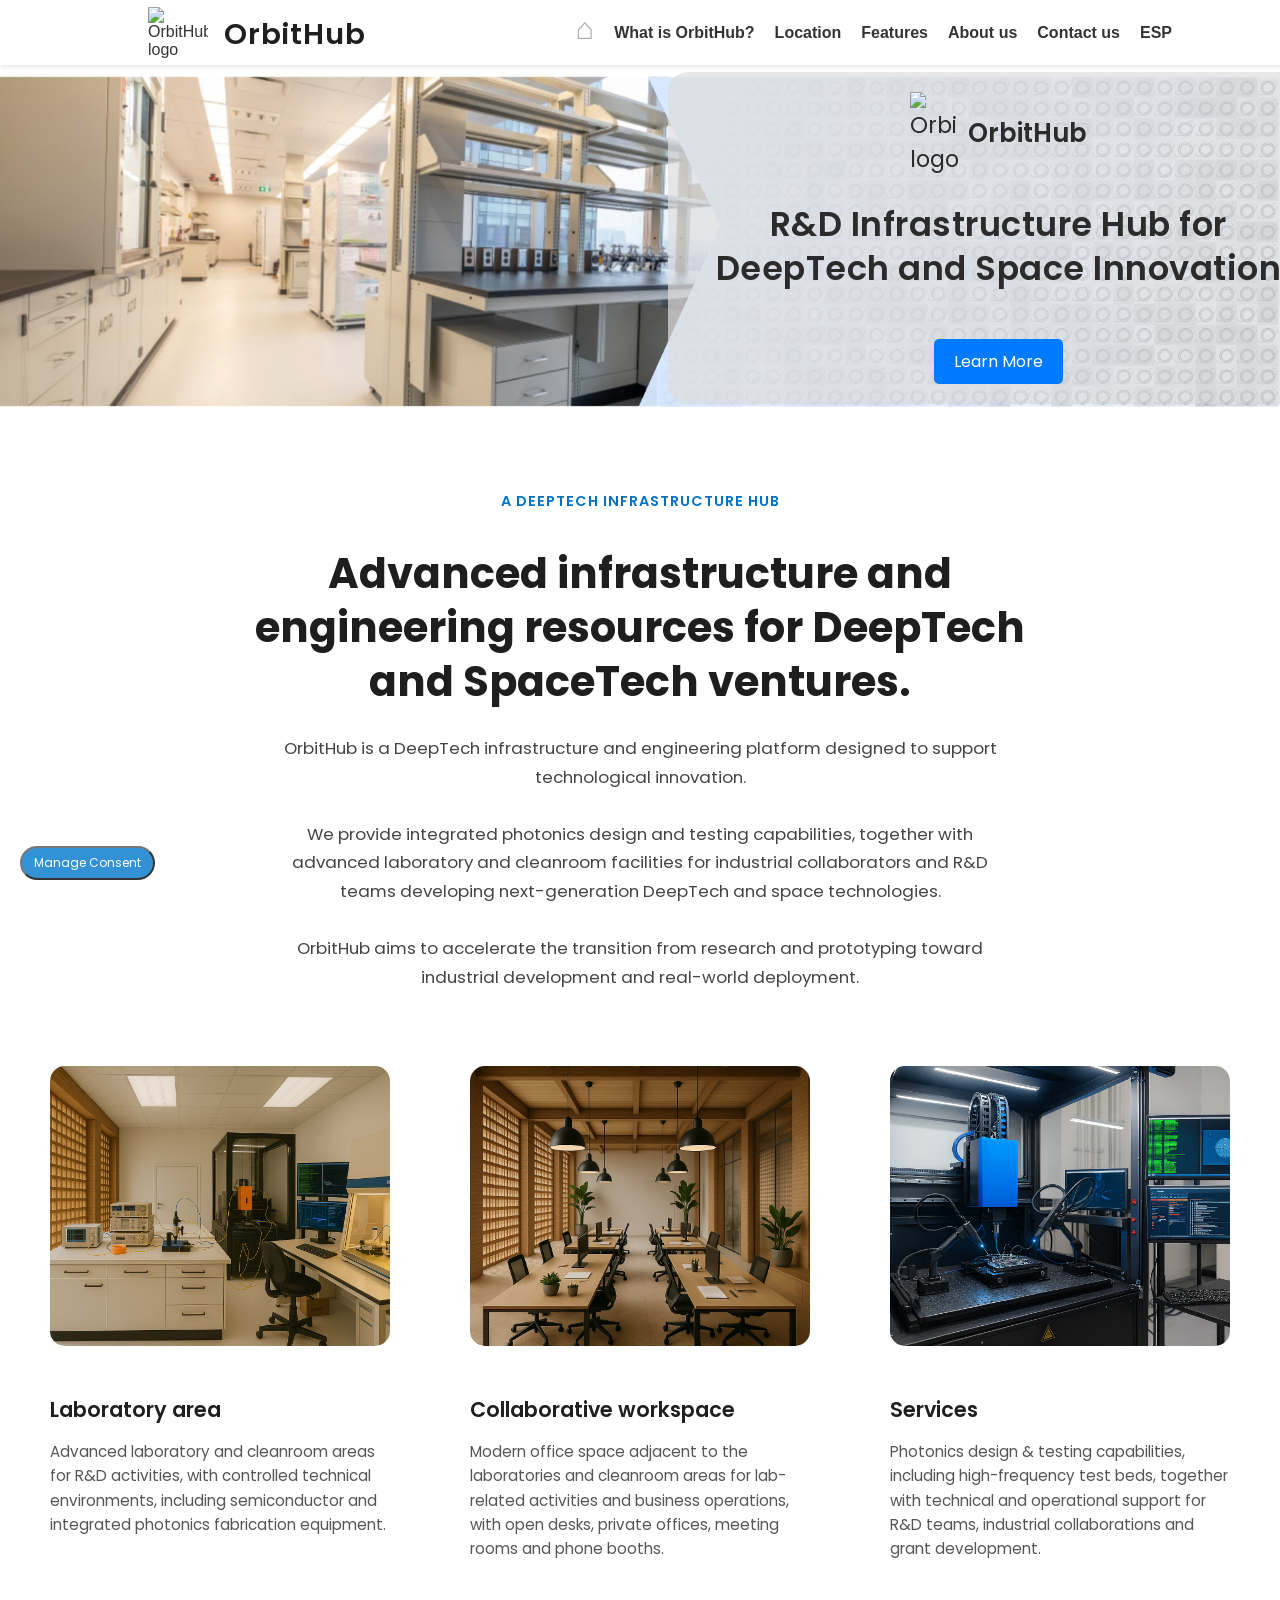
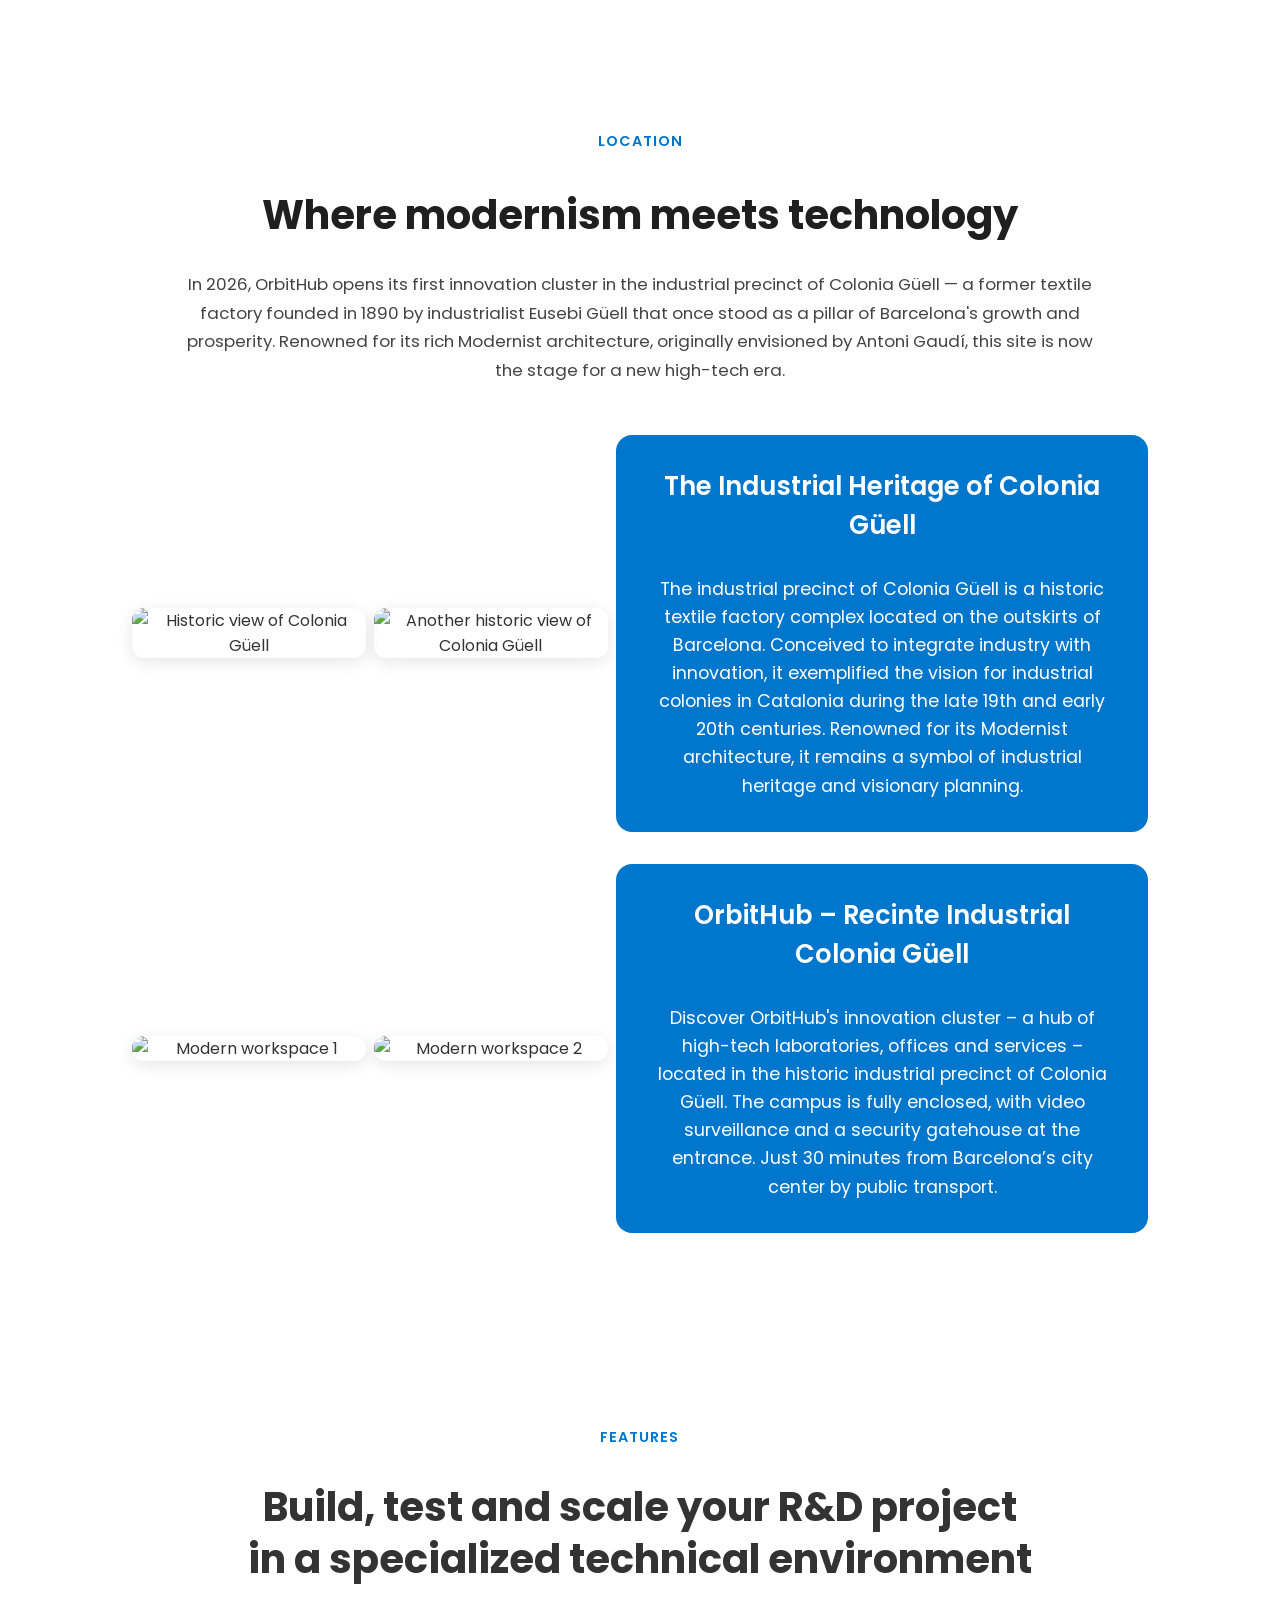
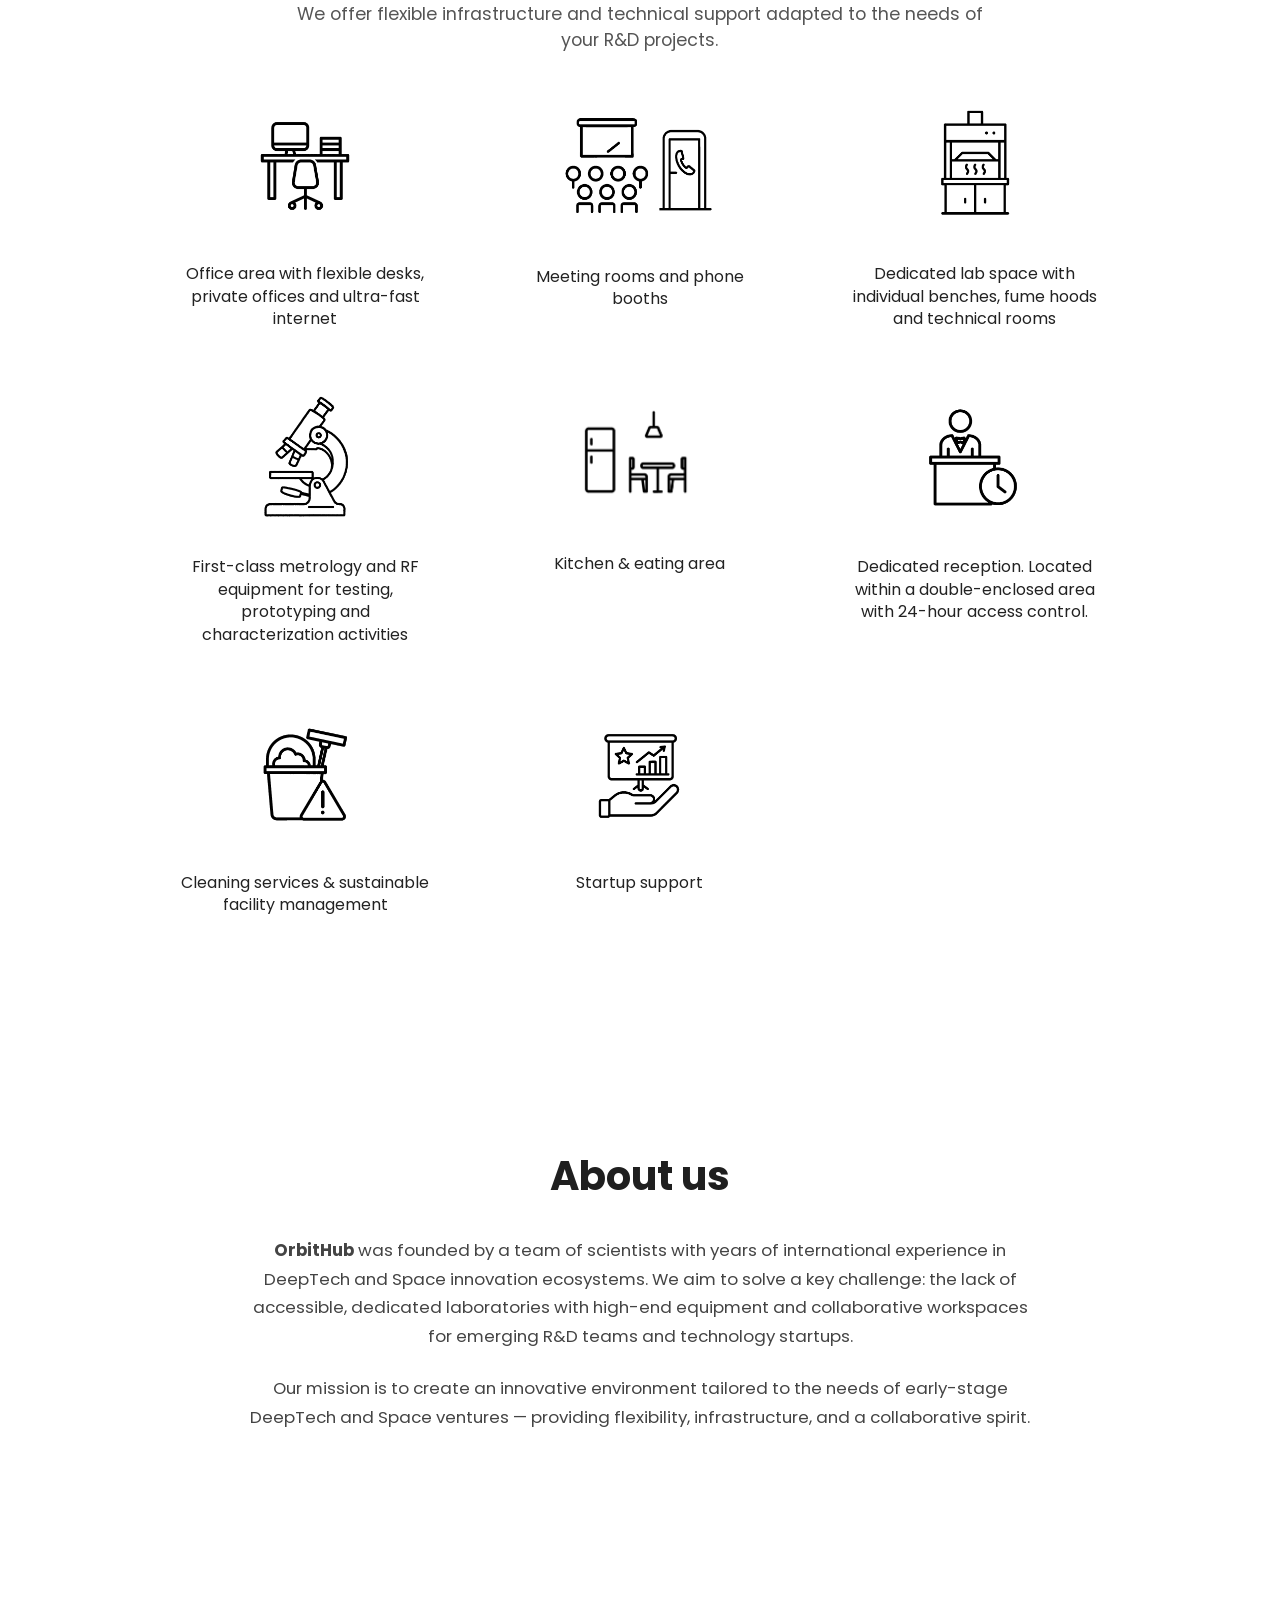
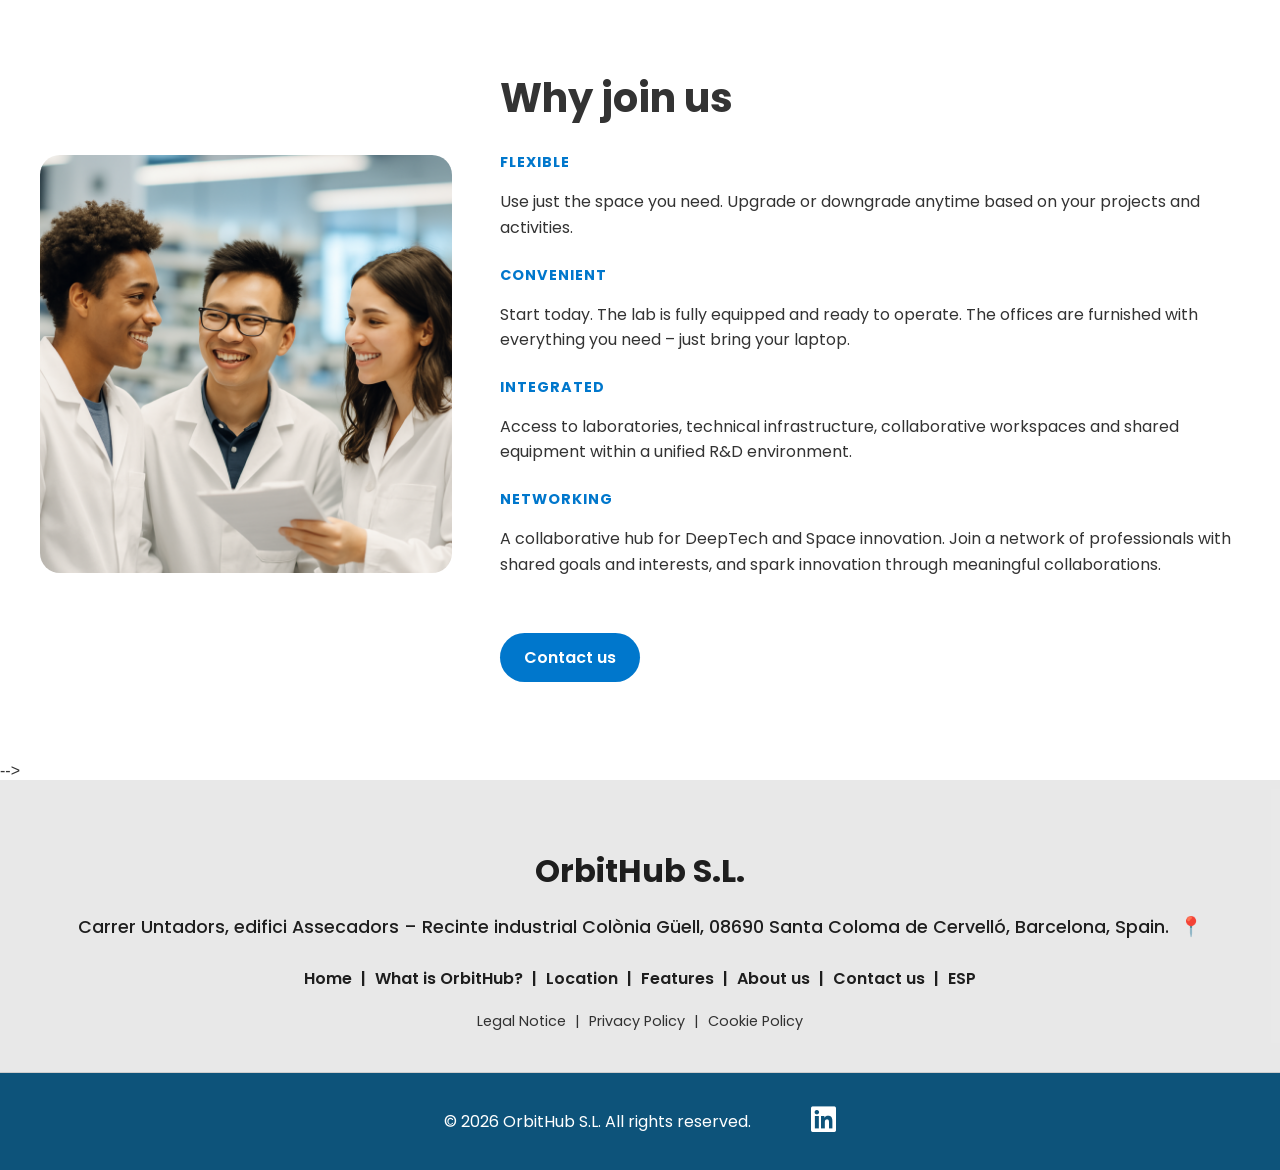
==== en/index.html @ d8c17ff1 "typo" ====
<!DOCTYPE html>
<html lang="en">
<head>
  <meta charset="utf-8" />
  <base href="/" />
  <meta name="viewport" content="width=device-width, initial-scale=1" />

  <!-- Canonical propia -->
  <link rel="canonical" href="https://orbithub.tech/en/" />
  
  <!-- Hreflang cruzado -->
  <link rel="alternate" href="https://orbithub.tech/en/" hreflang="en" />
  <link rel="alternate" href="https://orbithub.tech/es/" hreflang="es" />
  <link rel="alternate" href="https://orbithub.tech/" hreflang="x-default" />

  <!-- Open Graph URL -->
  <meta property="og:url" content="https://orbithub.tech/en/" />

  <!-- Primary Meta -->
  <title>OrbitHub – Innovative Labs & Offices for Space and DeepTech Startups</title>
  <meta name="description" content="OrbitHub offers cutting-edge laboratory and office areas for DeepTech and Space startups. Collaborate, innovate, and grow in a purpose-built R&D environment." />
  <meta name="author" content="OrbitHub Team" />
  <meta name="robots" content="index, follow" />
  <!-- <link rel="canonical" href="https://Orbithub.tech/" /> -->

  <!-- Favicons -->
  <link rel="icon" href="images/hero_v3_favicon.png" type="image/png" />

  <!-- Fonts & Styles -->
  <link rel="preconnect" href="https://fonts.googleapis.com" />
  <link rel="preconnect" href="https://fonts.gstatic.com" crossorigin />
  <link href="https://fonts.googleapis.com/css2?family=Poppins:wght@400;600&display=swap" rel="stylesheet" />
  <link rel="stylesheet" href="style.css" />

  <!-- Open Graph / Social -->
  <!-- <meta property="og:title" content="OrbitHub – Labs & Offices for DeepTech" /> -->
  <meta property="og:description" content="Labs and offices for startups in deeptech and space sectors. Located near Barcelona." />
  <!-- <meta property="og:image" content="images/og-preview.jpg" /> -->
  <meta property="og:image" content="https://orbithub.tech/images/og-preview.jpg" />  <!-- cambio -->
  <!--<meta property="og:url" content="https://Orbithub.tech/" /> -->
  <meta property="og:site_name" content="OrbitHub" />
  <meta property="og:type" content="website" />

  <!-- Twitter -->
  <meta name="twitter:card" content="summary_large_image" />
  <meta name="twitter:title" content="OrbitHub – Labs & Offices for DeepTech" />
  <meta name="twitter:description" content="Labs and offices for startups in deeptech and space sectors. Located near Barcelona." />
  <!-- <meta name="twitter:image" content="images/og-preview.jpg" /> -->
  <meta name="twitter:image" content="https://orbithub.tech/images/og-preview.jpg" /> <!-- cambio -->

  <!-- Theme color -->
  <meta name="theme-color" content="#0077cc" />

  <!-- Icons -->
  <link rel="stylesheet" href="https://cdnjs.cloudflare.com/ajax/libs/font-awesome/6.4.0/css/all.min.css" />
</head>
<body id="home">
  <a class="skip-link" href="#main">Skip to content</a>



  <!-- HEADER -->
  <header role="banner">
    <div class="container">
      <div class="logo-container">
        <img src="images/hero_v3.png" alt="OrbitHub logo" class="logo" />
        <strong class="logo-name">OrbitHub</strong>
      </div>

      <nav class="main-nav" aria-label="Main navigation">
        <ul>
          <li><a href="/en/#home" class="icono-gris" title="Go to top">⌂</a></li>
          <li><a href="/en/#que-es-OrbitHub">What is OrbitHub?</a></li>
          <li><a href="/en/#ubicaciones">Location</a></li>
          <li><a href="/en/#features">Features</a></li>
          <li><a href="/en/#sobre-nosotros">About us</a></li>
          <li><a href="/en/#why-joining">Contact us</a></li>
          <li><a href="/es/" lang="es" hreflang="es" onclick="sessionStorage.setItem('langChosen','es')">ESP</a></li>
        </ul>
      </nav>
    </div>
  </header>
  <!-- /HEADER -->


  <main id="main">


<!-- HERO Section -->
<section class="hero" aria-label="Main introduction">
  <img src="images/background_v2_300dpi.png" alt="Background image with modern lab motif" class="hero-img" />
  <div class="hero-text">
    <div class="hero-logo">
      <img src="images/hero_v3.png" alt="OrbitHub logo" />
      <span class="logo-name-inline">OrbitHub</span>
    </div>
    <!-- <h1>Innovative Labs &amp; Offices for DeepTech and Space Startups</h1> -->
    <h1>R&amp;D Infrastructure Hub for DeepTech and Space Innovation</h1>
    <a href="/en/#why-joining" class="btn">Learn More</a>
  </div>
</section>
<!-- End HERO Section -->



<!-- WHAT IS ORBITHUB Section -->
<section id="que-es-OrbitHub" class="intro-section" aria-label="Collaboration section">
  <!-- <p class="intro-subtitle">A DEEPTECH &amp; SPACE COLLABORATION HUB</p> -->
  <p class="intro-subtitle">A DEEPTECH INFRASTRUCTURE HUB</p>
  <!-- <h2 class="intro-title">A dynamic environment built for R&amp;D and Space startups to connect, innovate and scale.</h2> -->
  <h2 class="intro-title">Advanced infrastructure and engineering resources for DeepTech and SpaceTech ventures.</h2>
  <p class="intro-description">
    <!-- OrbitHub is the ideal workplace for small and early-stage Deeptech &amp; Space startups. We offer flexible collaboration, top-notch facilities and tailored services that meet the specific needs of deeptech environments — providing everything required for scientific research and business development, at an affordable cost. -->
    OrbitHub is a DeepTech infrastructure and engineering platform designed to support technological innovation.<br> <br>

    We provide integrated photonics design and testing capabilities, together with advanced laboratory and cleanroom 
    facilities for industrial collaborators and R&amp;D teams developing next-generation DeepTech and space technologies.<br> <br>
    
    OrbitHub aims to accelerate the transition from research and prototyping toward industrial development 
    and real-world deployment.
  </p>
</section>

<!-- Three cards + button -->
<section class="feature-section" aria-label="Key features of OrbitHub">
  <article class="feature-card">
    <img src="images/LabSpace.png" alt="Laboratory area" />
    <h3>Laboratory area</h3>
    <!-- <p>Fully-equipped high-quality laboratories with flexible, individual test benches designed for high-level R&amp;D activities, shared equipment and technical rooms.</p> -->
    <p>Advanced laboratory and cleanroom areas for R&amp;D activities, with controlled technical environments, including semiconductor and integrated photonics fabrication equipment.</p>
  </article>

  <article class="feature-card">
    <img src="images/OfficeSpace.png" alt="Office zone" />
    <h3>Collaborative workspace</h3>
    <p>Modern office space adjacent to the laboratories and cleanroom areas for lab-related activities and business operations, with open desks, private offices, meeting rooms and phone booths.</p>
  </article>

  <article class="feature-card">
    <img src="images/Services.png" alt="Services" />
    <h3>Services</h3>
    <!-- <p>From fabrication benches and lab waste management services, to key resources for developing your business — such as investor networks, grant support, and strategic partnerships.</p> -->
    <p>Photonics design &amp; testing capabilities, including high-frequency test beds, together with technical and operational support for R&amp;D teams, industrial collaborations and grant development.</p>
  </article>

  <!-- Button centered below the three cards -->
  <!--
  <div class="feature-btn-container">
    <a href="#sobre-nosotros" class="intro-btn">Contact us to learn more</a>
  </div>
  -->
</section>
<!-- END / WHAT IS ORBITHUB Section -->



<!-- LOCATION Section -->
<section class="location-section" id="ubicaciones" aria-label="Location section">
  <p class="location-subtitle">LOCATION</p>
  <h2 class="location-title">Where modernism meets technology</h2>
  <p class="location-description">
    In 2026, OrbitHub opens its first innovation cluster in the industrial precinct of Colonia Güell — a former textile factory founded in 1890 by industrialist Eusebi Güell that once stood as a pillar of Barcelona's growth and prosperity. Renowned for its rich Modernist architecture, originally envisioned by Antoni Gaudí, this site is now the stage for a new high-tech era.
  </p>

  <div class="location-highlight-wrapper">
    <!-- Row 1 -->
    <div class="location-highlight">
      <div class="highlight-item left-image row1">
        <img src="images/location/Location_old_1.png" alt="Historic view of Colonia Güell" />
      </div>
      <div class="highlight-item center-image row1">
        <img src="images/location/Location_old_2.png" alt="Another historic view of Colonia Güell" />
      </div>
      <div class="highlight-item highlight-content">
        <h3>The Industrial Heritage of Colonia Güell</h3>
        <p>
          The industrial precinct of Colonia Güell is a historic textile factory complex located on the outskirts of Barcelona. Conceived to integrate industry with innovation, it exemplified the vision for industrial colonies in Catalonia during the late 19th and early 20th centuries. Renowned for its Modernist architecture, it remains a symbol of industrial heritage and visionary planning.
        </p>
      </div>
    </div>

    <!-- Row 2 -->
    <div class="location-highlight">
      <div class="highlight-item left-image row2">
        <img src="images/location/Location_modern_1.png" alt="Modern workspace 1" />
      </div>
      <div class="highlight-item center-image row2">
        <img src="images/location/Location_modern_2.png" alt="Modern workspace 2" />
      </div>
      <div class="highlight-item highlight-content">
        <h3>OrbitHub – Recinte Industrial Colonia Güell</h3>
        <p>
          Discover OrbitHub's innovation cluster – a hub of high-tech laboratories, offices and services – located in the historic industrial precinct of Colonia Güell. The campus is fully enclosed, with video surveillance and a security gatehouse at the entrance. Just 30 minutes from Barcelona’s city center by public transport.
        </p>
        <!-- <a href="#ubicaciones" class="highlight-btn">Explore</a> -->
      </div>
    </div>
  </div>
</section>
<!-- END LOCATION Section -->



<!-- FEATURE DETAILS (icon grid) -->
<section id="features" class="feature-details-section" aria-label="Feature details section">
  <div class="container">
    <p class="feature-details-subtitle">FEATURES</p>
    <!-- <h2 class="feature-details-title">The ideal environment to grow your startup<br />with everything you need</h2> -->
    <h2 class="feature-details-title">Build, test and scale your R&amp;D project <br>in a specialized technical environment</h2>
    
    <!-- <p class="feature-details-description">We offer membership-based services and flexible plans that adapt to the needs of every company.</p> -->
    <p class="feature-details-description">We offer flexible infrastructure and technical support adapted to the needs of your R&amp;D projects.</p>

    <div class="feature-details-grid">
      <div class="feature-item">
        <img src="icons/sketch_office_1024.png" alt="Office" />
        <p>Office area with flexible desks, private offices and ultra-fast internet</p>
      </div>
      <div class="feature-item">
        <img src="icons/sketch_meeting_rooms_phone_boots_1024.png" alt="Meeting rooms and phone booths" class="icon-meeting" />
        <p>Meeting rooms and phone booths</p>
      </div>
      <div class="feature-item">
        <img src="icons/sketch_fumehood_wetbench_1024.png" alt="Lab benches and fume hoods" />
        <!-- <p>Dedicated lab space with individual wet benches, fume hoods and technical rooms</p> -->
        <p>Dedicated lab space with individual benches, fume hoods and technical rooms</p>
      </div>
      <div class="feature-item">
        <img src="icons/sketch_shared_equipment_1024.png" alt="Shared equipment" />
        <p>First-class metrology and RF equipment for testing, prototyping and characterization activities</p>
      </div>
      <div class="feature-item">
        <img src="icons/sketch_kitchen_eating_area_1024.png" alt="Kitchen and eating area" />
        <p>Kitchen &amp; eating area</p>
      </div>
      <div class="feature-item">
        <img src="icons/sketch_24h_reception_1024.png" alt="Reception and 24h access" />
        <p>Dedicated reception. Located within a double-enclosed area with 24-hour access control.</p>
      </div>
      <div class="feature-item">
        <img src="icons/sketch_cleaning_waste_management_1024.png" alt="Cleaning services and lab waste management" />
        <!-- <p>Cleaning services &amp; lab waste management</p> -->
        <p>Cleaning services &amp; sustainable facility management</p>
      </div>
      <div class="feature-item">
        <img src="icons/sketch_support_1024.png" alt="Startup support" />
        <p>Startup support</p>
      </div>
    </div>
  </div>
</section>
<!-- /FEATURE DETAILS -->



<!-- ABOUT US Section -->
<section class="about-section" id="sobre-nosotros" aria-label="About OrbitHub">
  <div class="about-container about--text-only">
    <div class="about-text">
      <h2>About us</h2>
      <p><strong>OrbitHub</strong> was founded by a team of scientists with years of international experience in DeepTech and Space innovation ecosystems. We aim to solve a key challenge: the lack of accessible, dedicated laboratories with high-end equipment and collaborative workspaces for emerging R&amp;D teams and technology startups.</p>
      <p>Our mission is to create an innovative environment tailored to the needs of early-stage DeepTech and Space ventures — providing flexibility, infrastructure, and a collaborative spirit.</p>
      <!-- <a href="#contacto" class="about-btn">Learn more about us</a> -->
    </div>
  </div>
</section>
<!-- END ABOUT US Section-->



<!-- WHY JOIN US Section -->
<section class="why-join-section" id="why-joining" aria-label="Why join OrbitHub">
  <div class="why-join-container">
    <div class="why-join-image">
      <img src="images/Join_Us_40dpi.png" alt="Scientists discussing in a lab" />
    </div>
    <div class="why-join-text">
      <h2>Why join us</h2>
      <div class="why-point">
        <h4>Flexible</h4>
        <p>Use just the space you need. Upgrade or downgrade anytime based on your projects and activities.</p>
      </div>
      <div class="why-point">
        <h4>Convenient</h4>
        <p>Start today. The lab is fully equipped and ready to operate. The offices are furnished with everything you need – just bring your laptop.</p>
      </div>
      <div class="why-point">
        <!-- <h4>Affordable</h4>
        <p>All costs included. Offices, meeting rooms, laboratories and equipment, and even free snacks and coffee.</p> -->
        <h4>Integrated</h4>
        <p>Access to laboratories, technical infrastructure, collaborative workspaces and shared equipment within a unified R&amp;D environment.</p>
      </div>
      <div class="why-point">
        <h4>Networking</h4>
        <p>A collaborative hub for DeepTech and Space innovation. Join a network of professionals with shared goals and interests, and spark innovation through meaningful collaborations.</p>
      </div>
      <a href="mailto:contact@orbithub.tech" class="btn-cta">Contact us</a>
    </div>
  </div>
</section>
<!-- End WHY JOIN US Section -->



<!-- TEAMS Section -->
<!--<section class="teams-section" aria-label="Teams currently at OrbitHub">
  <div class="teams-container">
    <h2 class="teams-title">Our Teams</h2>
    <div class="teams-logos">
      <a href="#" onclick="openTeamLink(event)" title="Visit BlackLink Technologies website">
        <img src="images/teams/BLT_logo_v9W.png" alt="BlackLink Technologies logo" />
      </a>
    </div>
  </div>
</section>

<script>
function openTeamLink(event) {
  event.preventDefault(); // prevent default <a> navigation

  const webUrl = "https://www.blacklink.tech";
  const appUrl = "blacklinktech://open"; // hypothetical deep-link to the app
  const isMobile = /Mobi|Android|iPhone|iPad|iPod/i.test(navigator.userAgent);

  if (isMobile) {
    // Try to open the app
    const now = Date.now();
    const iframe = document.createElement('iframe');
    iframe.style.display = 'none';
    iframe.src = appUrl;
    document.body.appendChild(iframe);

    // Fallback to web if app not installed
    setTimeout(() => {
      if (Date.now() - now < 1500) {
        window.open(webUrl, '_blank'); // ✅ opens in a new tab
      }
      document.body.removeChild(iframe);
    }, 1000);
  } else {
    // ✅ Desktop: always open in a new tab
    window.open(webUrl, '_blank');
  }
}
</script>
<!-- End TEAMS Section -->

 -->



<!-- SPONSORS & COLLABORATORS Section -->
<!--<section class="sponsor-section" id="sponsors" aria-label="Sponsors and collaborators">
  <h2 class="sponsor-title">Sponsors &amp; Collaborators</h2>
  <div class="sponsor-logos" role="list" aria-label="Sponsor logos">
    <img src="images/sponsors/Ministerio_Enisa.jpg" alt="Spanish Government" role="listitem" />
    <!-- <img src="images/sponsors/Space_Capital.jpg" alt="Space Capital" role="listitem" /> -->
    <!-- <img src="images/sponsors/Starburst_Aerospace.jpg" alt="Starburst Aerospace" role="listitem" /> -->
    <!-- <img src="images/sponsors/The_Aerospace_Corporation.jpg" alt="The Aerospace Corporation" role="listitem" /> -->
    <!-- <img src="images/sponsors/Impact_Hub.jpg" alt="Impact Hub" role="listitem" /> -->
  <!--</div>
</section> -->
<!-- End SPONSORS & COLLABORATORS Section -->





    <!-- CONTACT (anchor only) -->
    <div id="contacto" aria-hidden="true"></div>
  </main>

  <!-- FOOTER -->
  <footer class="site-footer" role="contentinfo">
    <div class="footer-content">
      <h2 class="footer-title">OrbitHub S.L.</h2>
      <p class="footer-address">
        Carrer Untadors<!-- 45 -->, edifici Assecadors – Recinte industrial Colònia Güell, 08690 Santa Coloma de Cervelló, Barcelona, Spain. <span class="footer-icon" aria-hidden="true">📍</span>
      </p>
      <nav class="footer-nav" aria-label="Footer navigation">
        <a href="/en/#home">Home</a> |
        <a href="/en/#que-es-OrbitHub">What is OrbitHub?</a> |
        <a href="/en/#ubicaciones">Location</a> |
        <a href="/en/#features">Features</a> |
        <a href="/en/#sobre-nosotros">About us</a> |
        <a href="/en/#why-joining">Contact us</a> |
        <a href="/es/" lang="es" hreflang="es" onclick="sessionStorage.setItem('langChosen','es')">ESP</a>


      </nav>
      <div class="footer-legal">
        <a href="#">Legal Notice</a> |
        <a href="#">Privacy Policy</a> |
        <a href="#">Cookie Policy</a>
      </div>
    </div>
  </footer>

  <footer class="legal-footer">
    <div class="legal-container">
      <p>&copy; 2026 OrbitHub S.L. All rights reserved.</p>
      <a href="https://www.linkedin.com/company/orbithub-tech" target="_blank" rel="noopener" class="linkedin-link" aria-label="LinkedIn OrbitHub">
        <i class="fab fa-linkedin" aria-hidden="true"></i>
      </a>
    </div>
  </footer>
  <!-- /FOOTER -->


  <!-- COOKIE CONSENT -->
  <div id="cookieConsentBanner" class="cookie-consent-banner hidden" role="dialog" aria-live="polite" aria-modal="true" aria-labelledby="cookieTitle">
    <p id="cookieTitle"><strong>Cookies</strong></p>
    <p>We use cookies to improve your experience. By continuing to browse, you accept our cookie policy.</p>
    <div class="cookie-actions">
      <button type="button" onclick="acceptCookies()">Accept</button>
      <button type="button" onclick="declineCookies()">Decline</button>
    </div>
  </div>
  <button id="manageConsentTab" class="manage-consent-tab" type="button" aria-controls="cookieConsentBanner" aria-expanded="false" onclick="toggleCookieBanner()">
    Manage Consent
  </button>

  <noscript>
    <div class="cookie-consent-banner">
      <p>Cookies are controlled by your browser. JavaScript is disabled, so this banner cannot store your choice.</p>
    </div>
  </noscript>
  <!-- /COOKIE CONSENT -->

  <!-- JS -->
  <script>
    function hideBanner() {
      const banner = document.getElementById('cookieConsentBanner');
      if (!banner) return;
      banner.classList.add('hidden');
      document.getElementById('manageConsentTab')?.setAttribute('aria-expanded', 'false');
    }

    function acceptCookies() {
      hideBanner();
      try { localStorage.setItem('cookieConsent', 'accepted'); } catch (e) {}
    }

    function declineCookies() {
      hideBanner();
      try { localStorage.setItem('cookieConsent', 'declined'); } catch (e) {}
    }

    function toggleCookieBanner() {
      const banner = document.getElementById('cookieConsentBanner');
      const tab = document.getElementById('manageConsentTab');
      if (!banner || !tab) return;
      const isHidden = banner.classList.toggle('hidden');
      tab.setAttribute('aria-expanded', String(!isHidden));
    }

    // Detect clicks outside the cookie banner
    document.addEventListener('click', function (event) {
      const banner = document.getElementById('cookieConsentBanner');
      const tab = document.getElementById('manageConsentTab');
      if (!banner || !tab) return;
      if (!banner.classList.contains('hidden')) {
        if (!banner.contains(event.target) && !tab.contains(event.target)) {
          hideBanner();
        }
      }
    });

    // Auto-hide if consent was already given
    window.addEventListener('load', () => {
      try {
        const consent = localStorage.getItem('cookieConsent');
        if (consent) hideBanner();
      } catch (e) {}
    });
  </script>
</body>
</html>
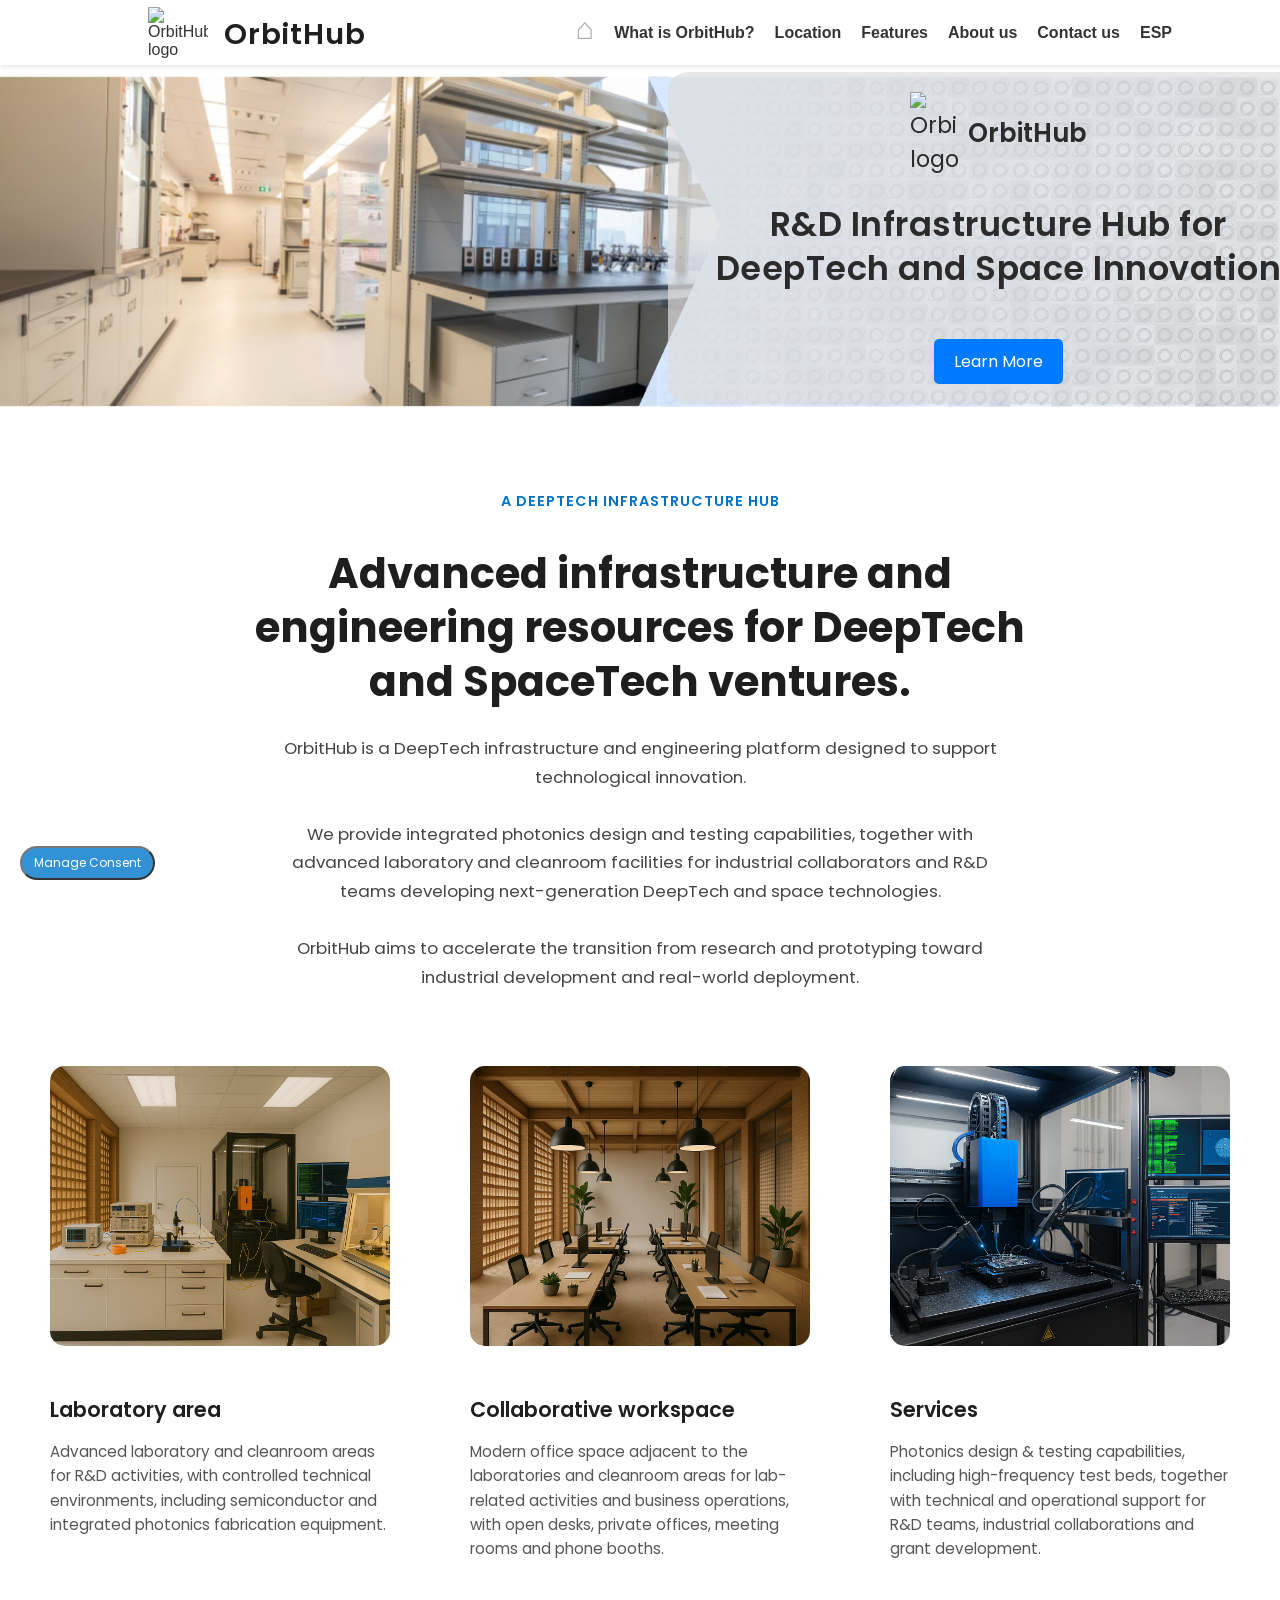
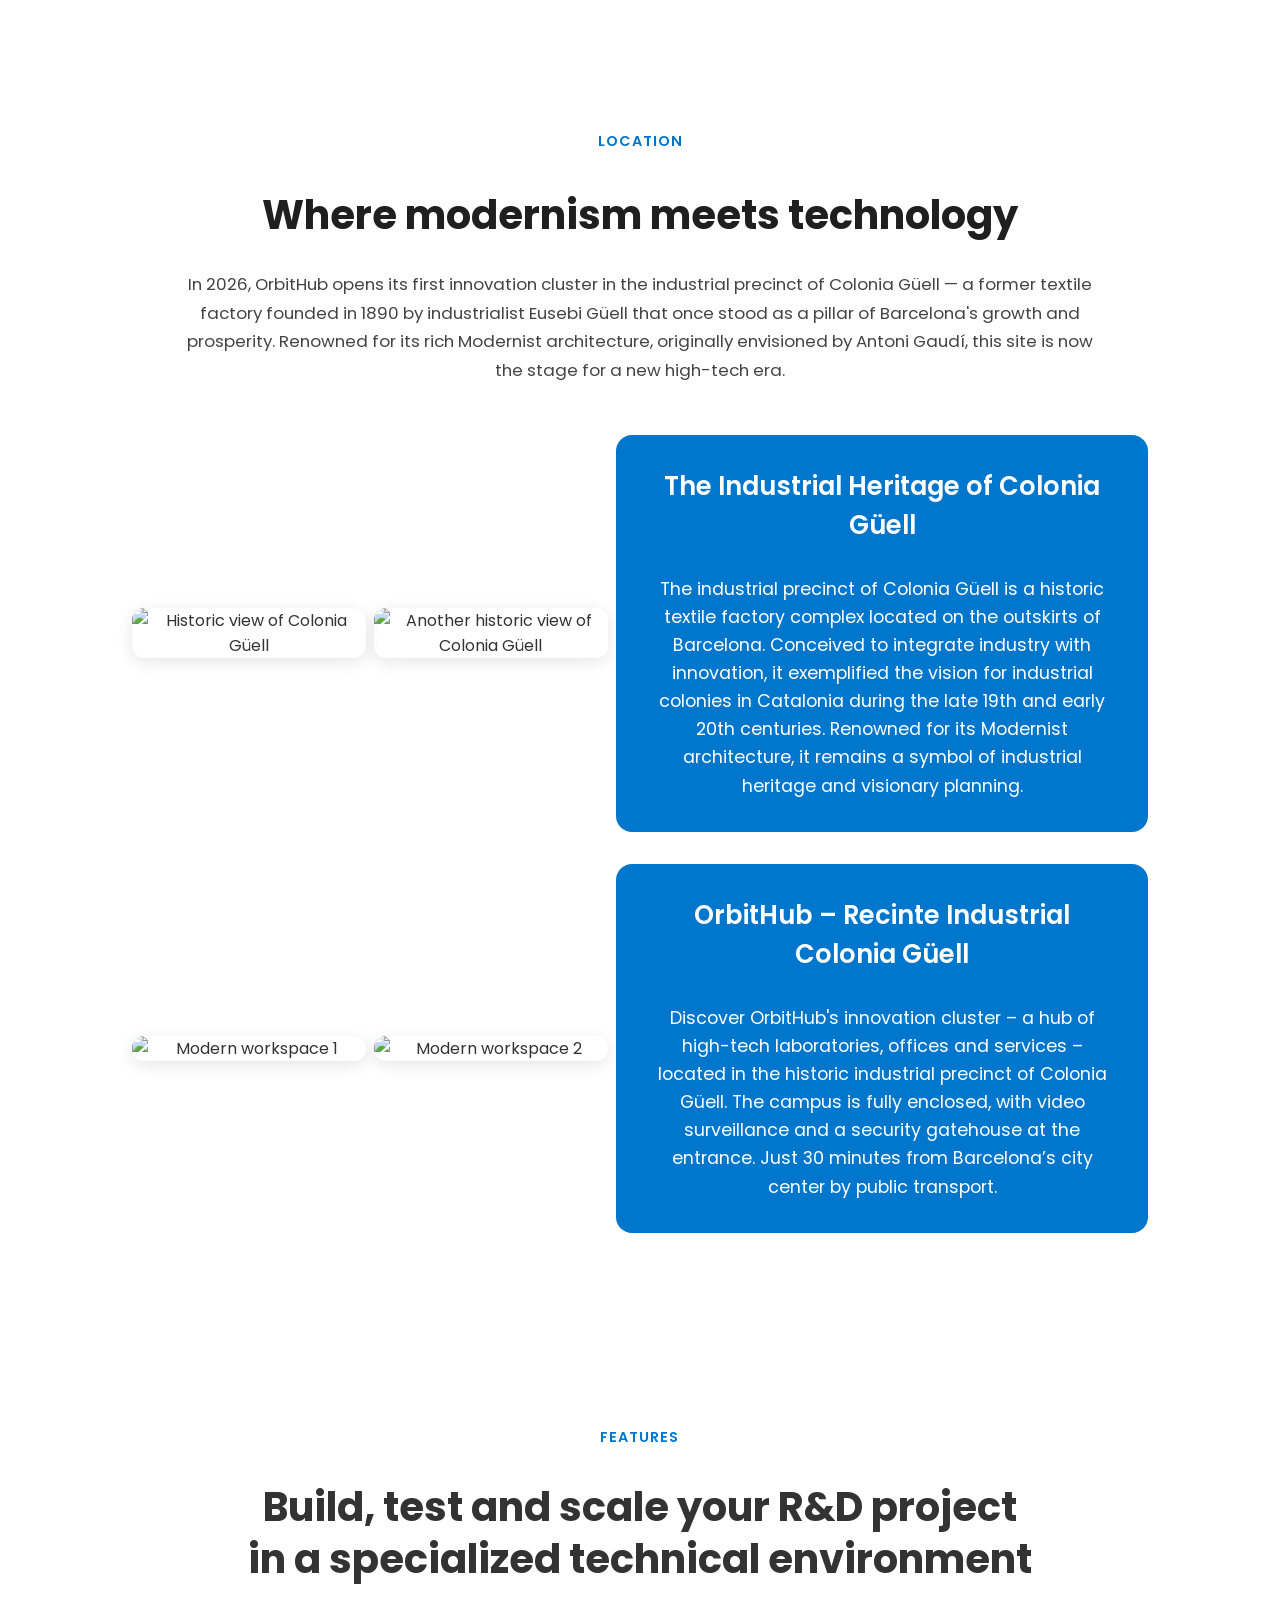
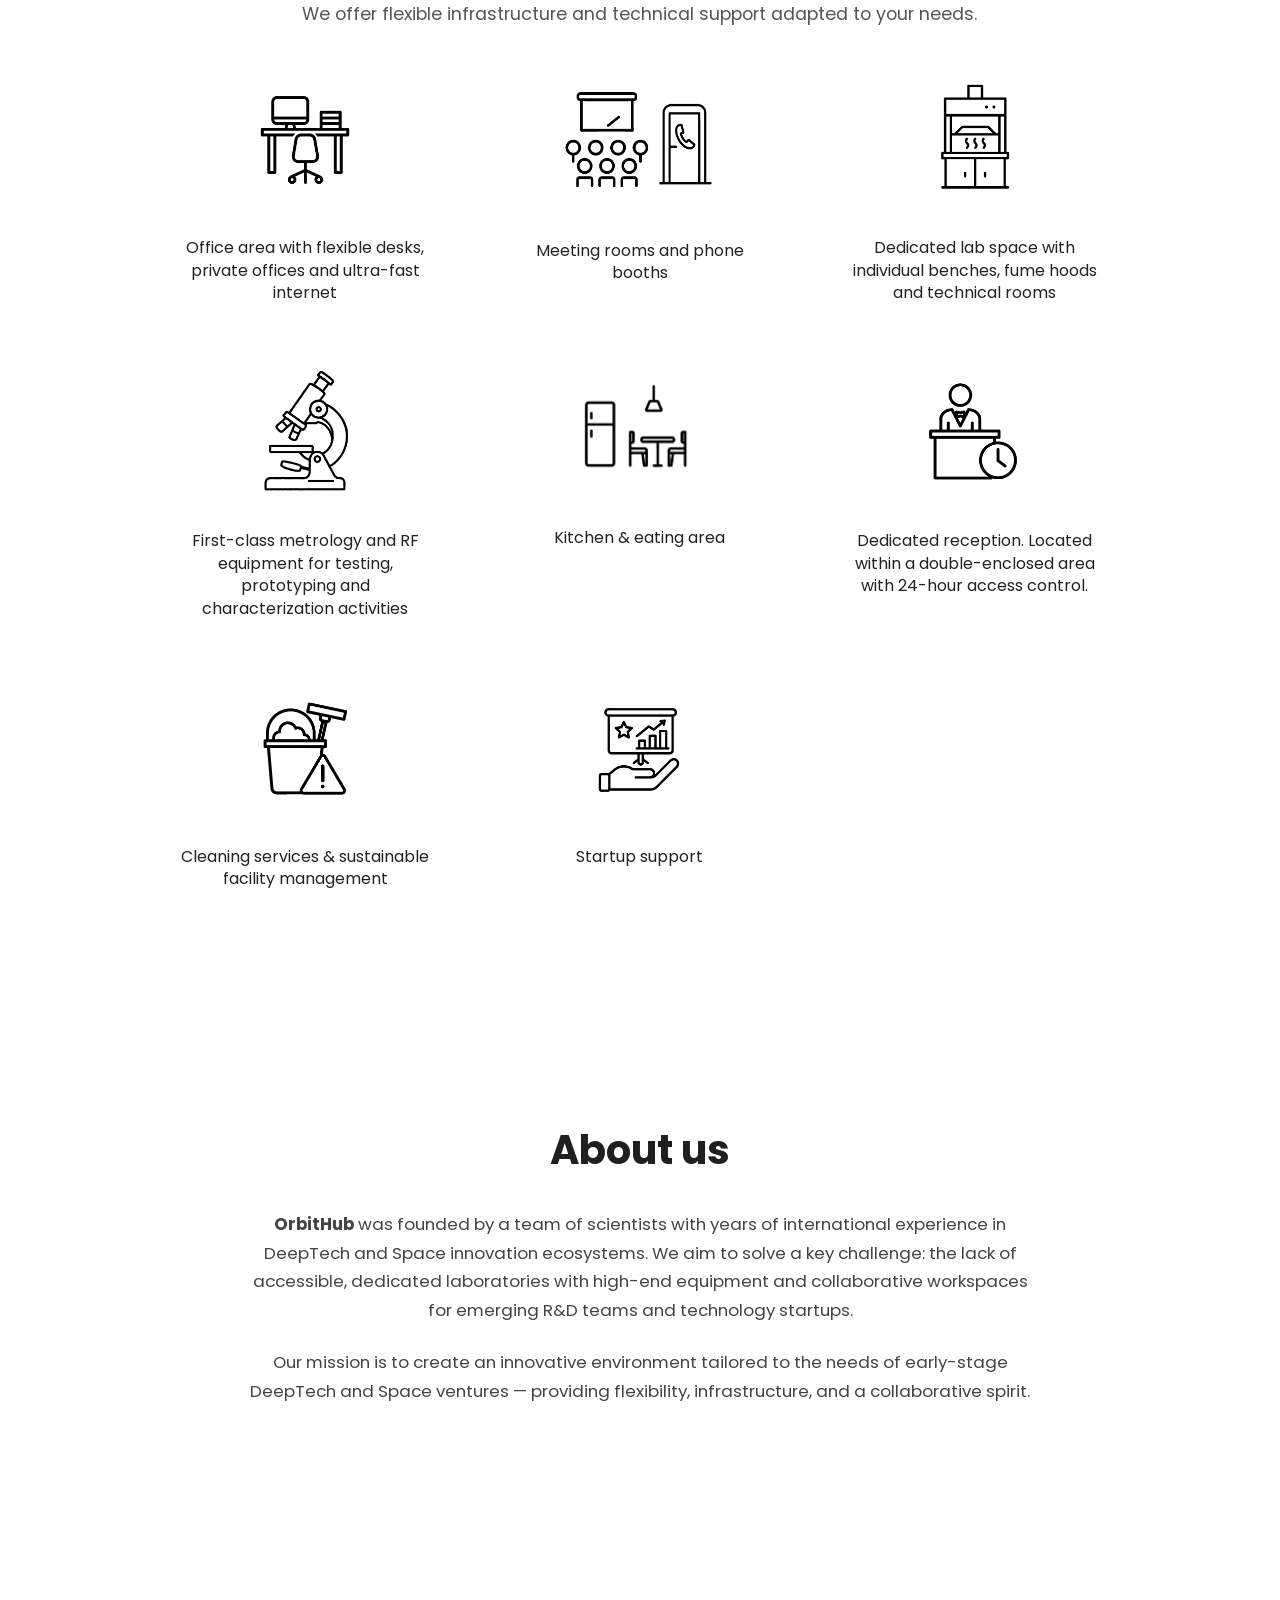
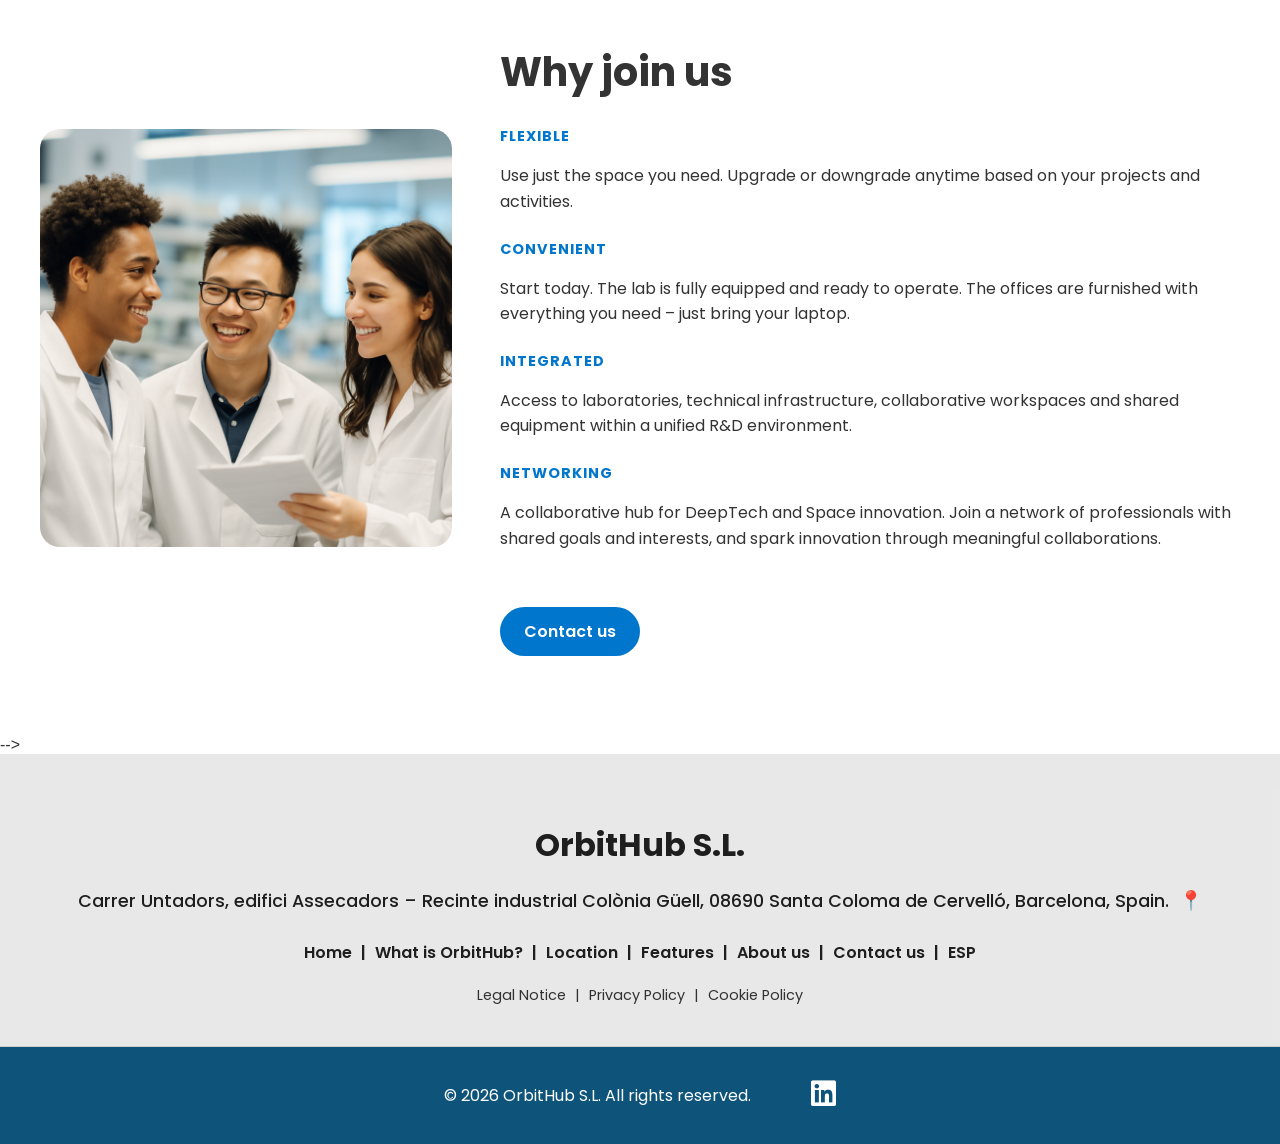
==== commit e0d5add2: "typos" ====
--- a/en/index.html
+++ b/en/index.html
@@ -209,7 +209,8 @@
     <h2 class="feature-details-title">Build, test and scale your R&amp;D project <br>in a specialized technical environment</h2>
     
     <!-- <p class="feature-details-description">We offer membership-based services and flexible plans that adapt to the needs of every company.</p> -->
-    <p class="feature-details-description">We offer flexible infrastructure and technical support adapted to the needs of your R&amp;D projects.</p>
+    <!-- <p class="feature-details-description">We offer flexible infrastructure and technical support adapted to the needs of your R&amp;D projects.</p> -->
+    <p class="feature-details-description">We offer flexible infrastructure and technical support adapted to your needs.</p>
 
     <div class="feature-details-grid">
       <div class="feature-item">
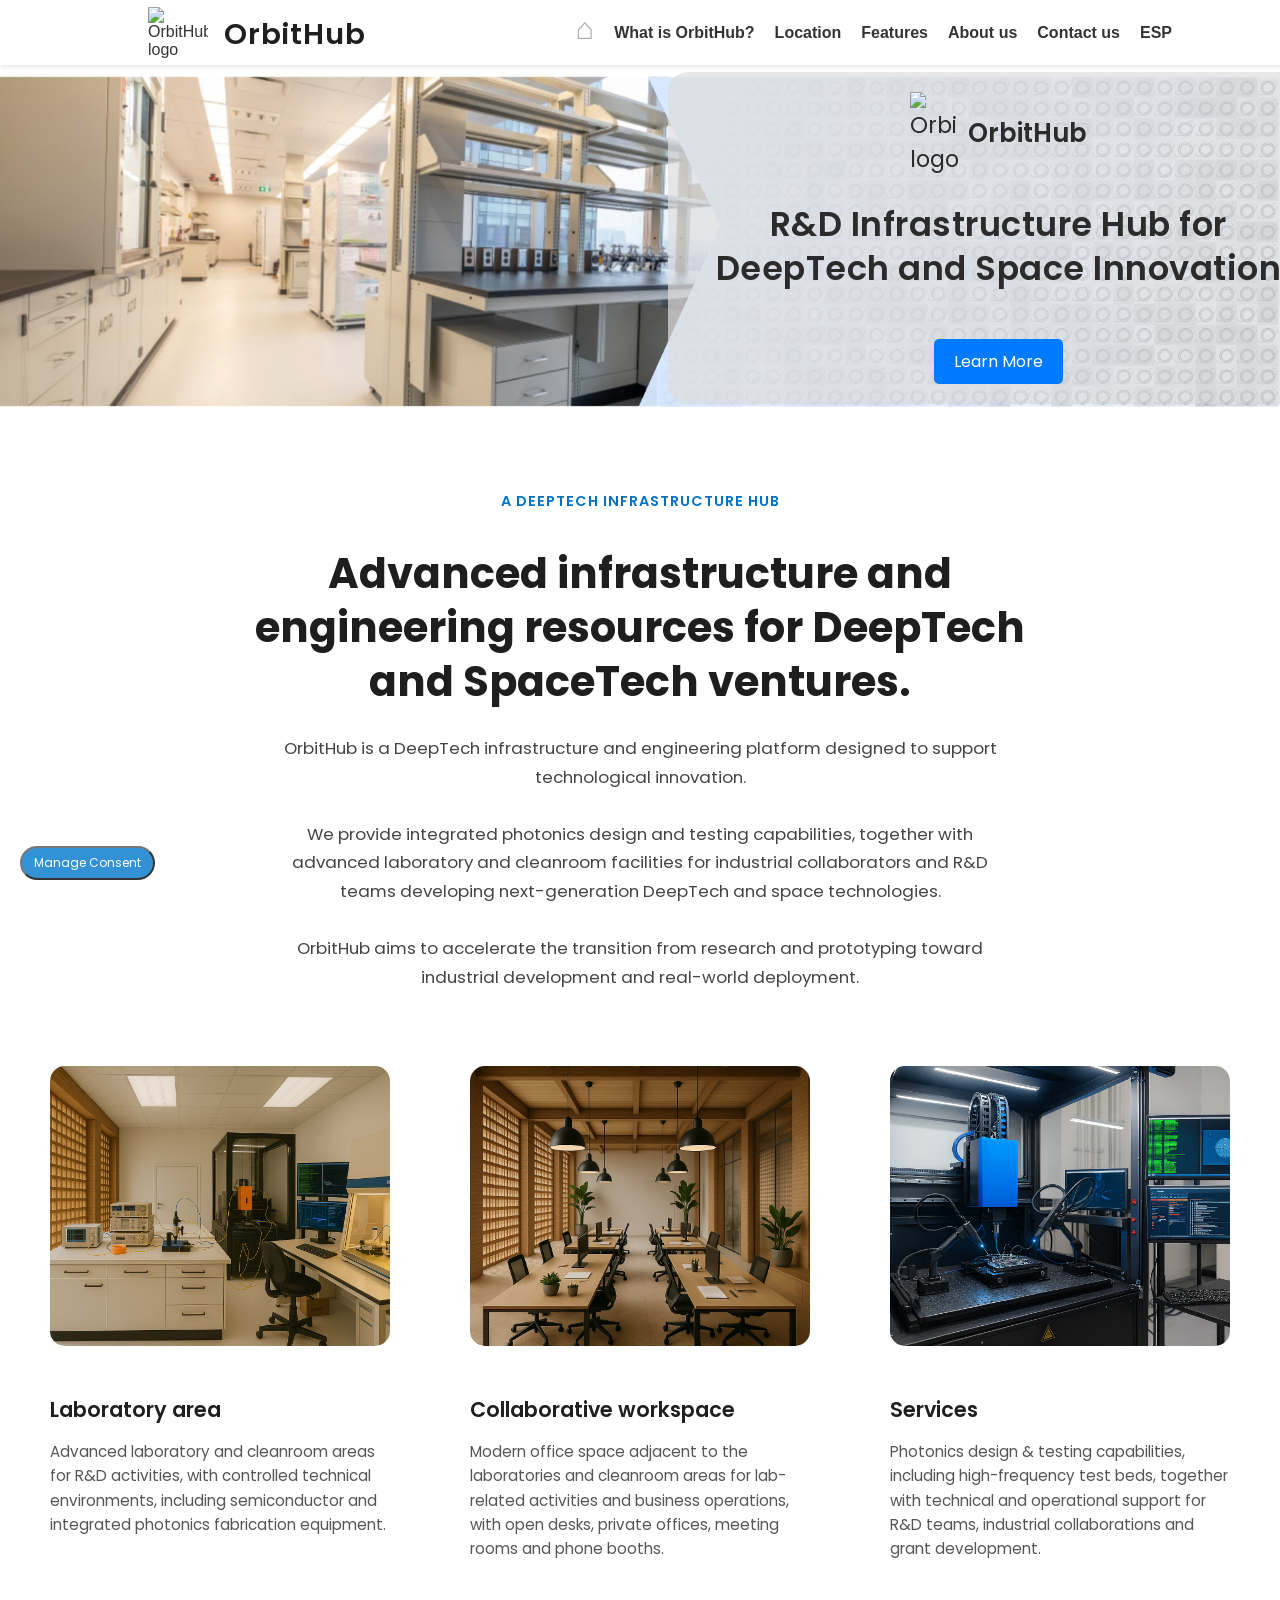
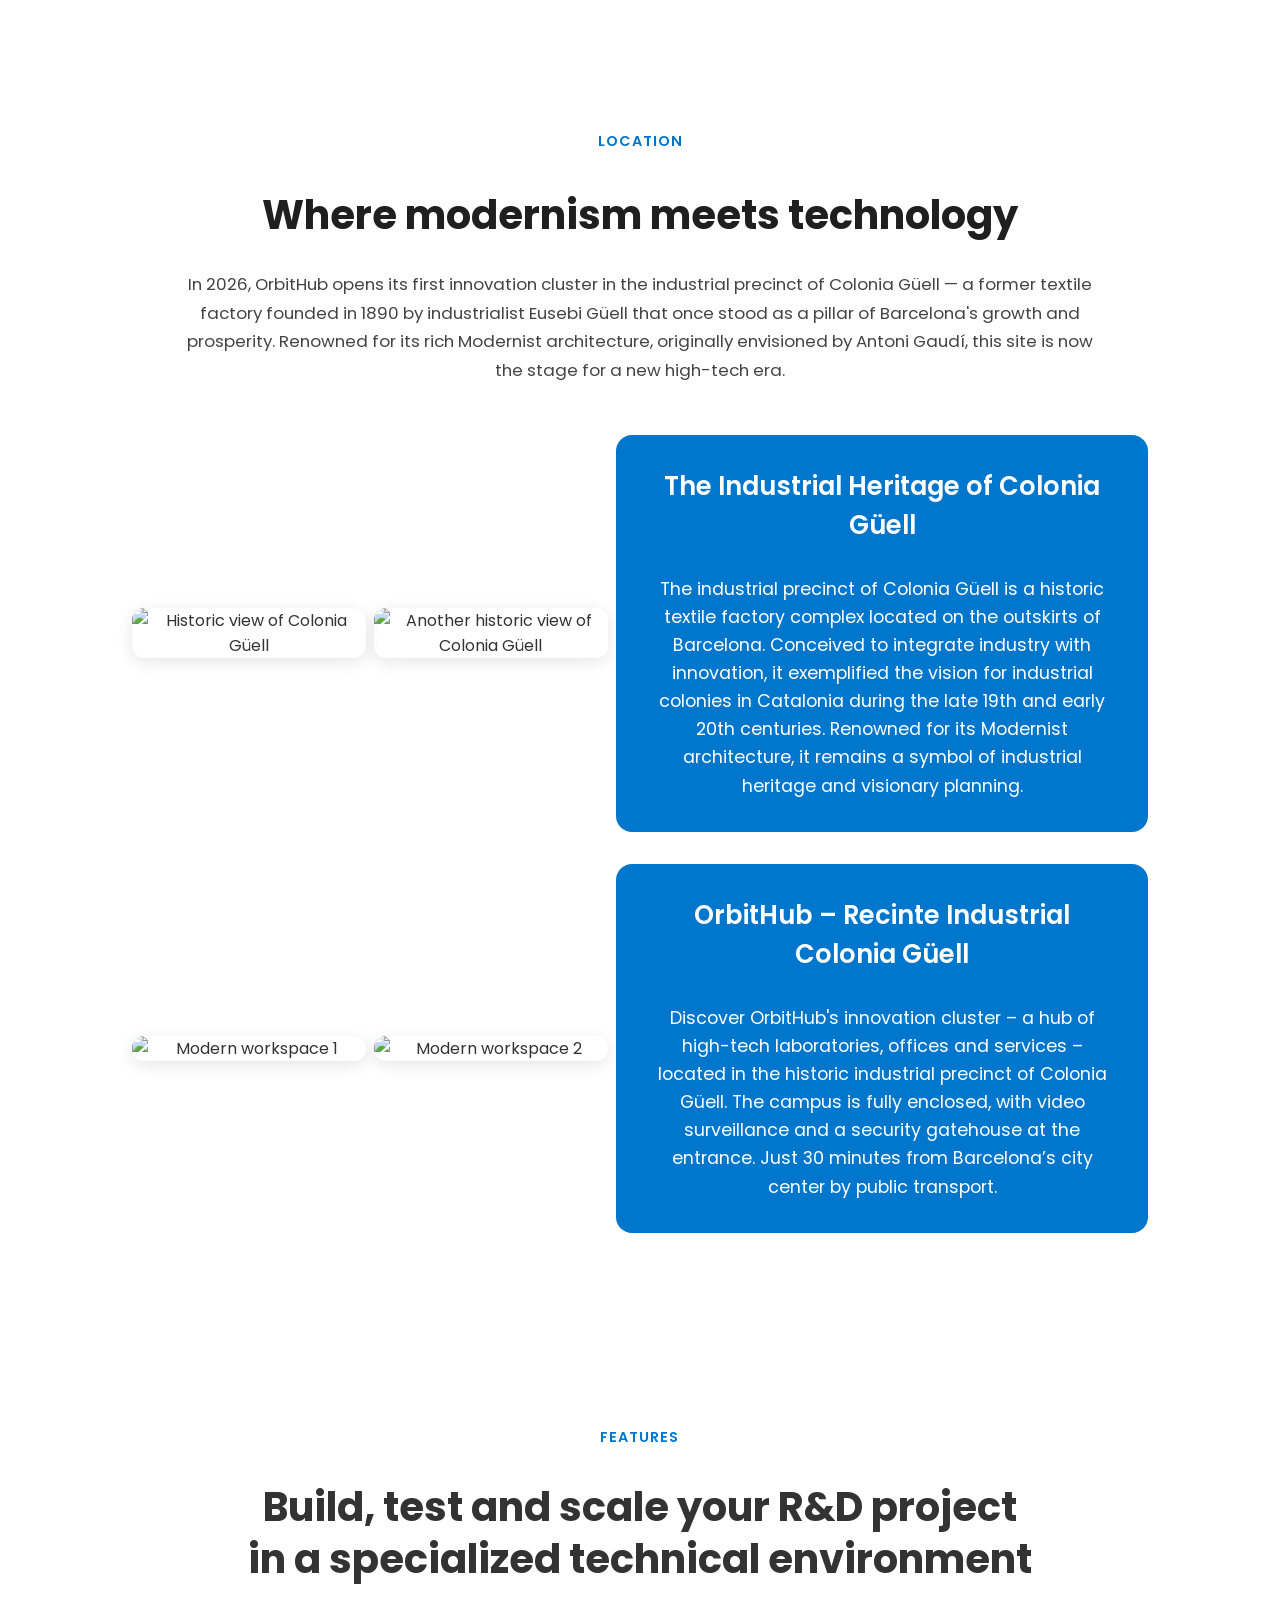
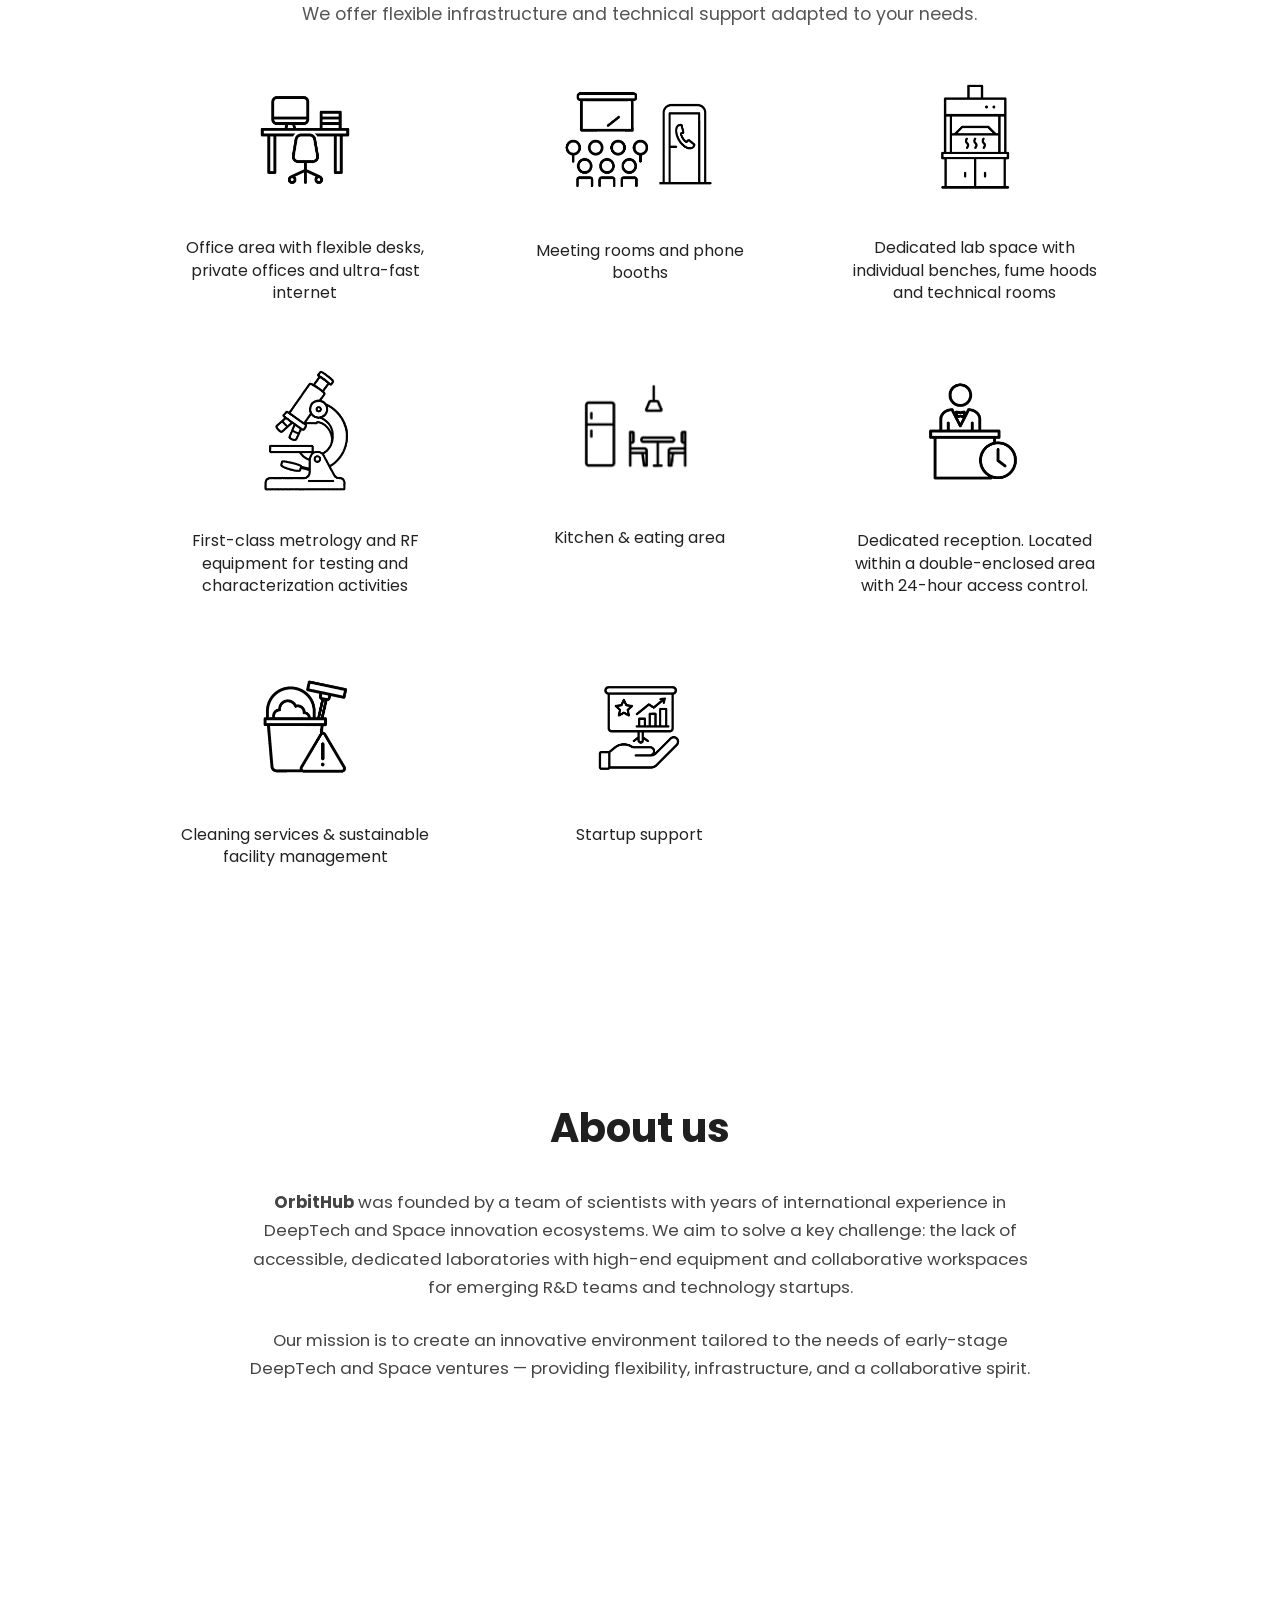
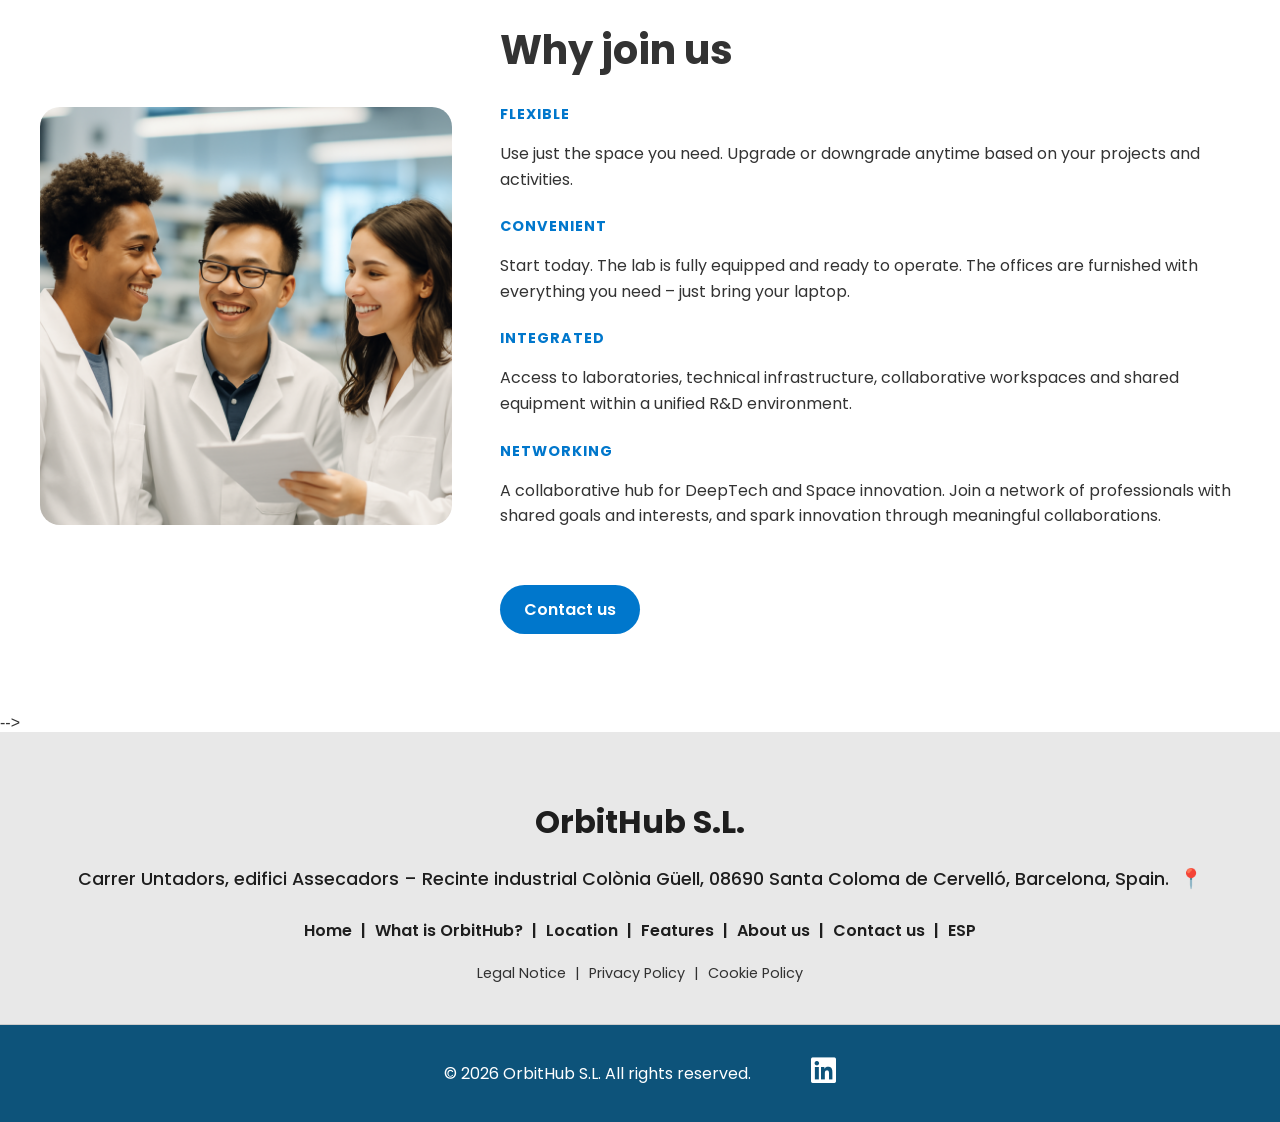
==== commit 51c342d1: "feuature items description" ====
--- a/en/index.html
+++ b/en/index.html
@@ -228,7 +228,7 @@
       </div>
       <div class="feature-item">
         <img src="icons/sketch_shared_equipment_1024.png" alt="Shared equipment" />
-        <p>First-class metrology and RF equipment for testing, prototyping and characterization activities</p>
+        <p>First-class metrology and RF equipment for testing and characterization activities</p>
       </div>
       <div class="feature-item">
         <img src="icons/sketch_kitchen_eating_area_1024.png" alt="Kitchen and eating area" />
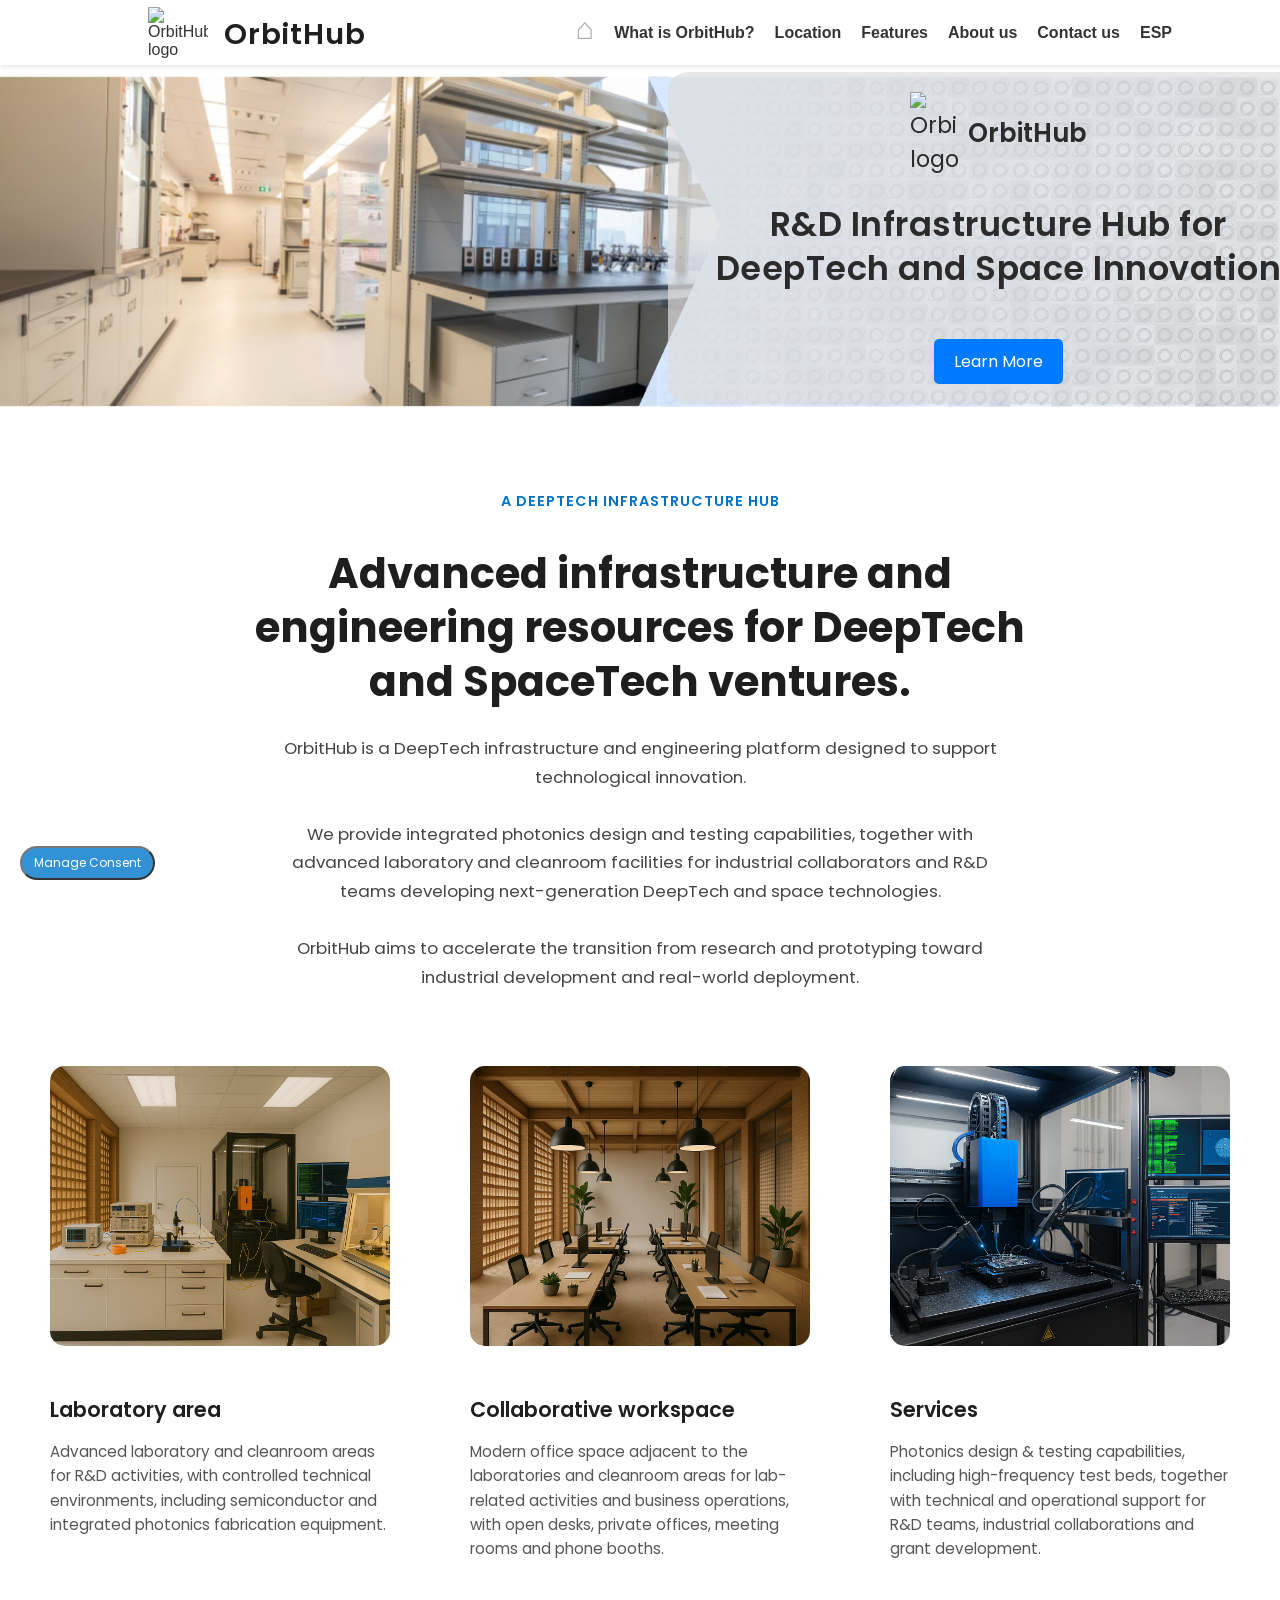
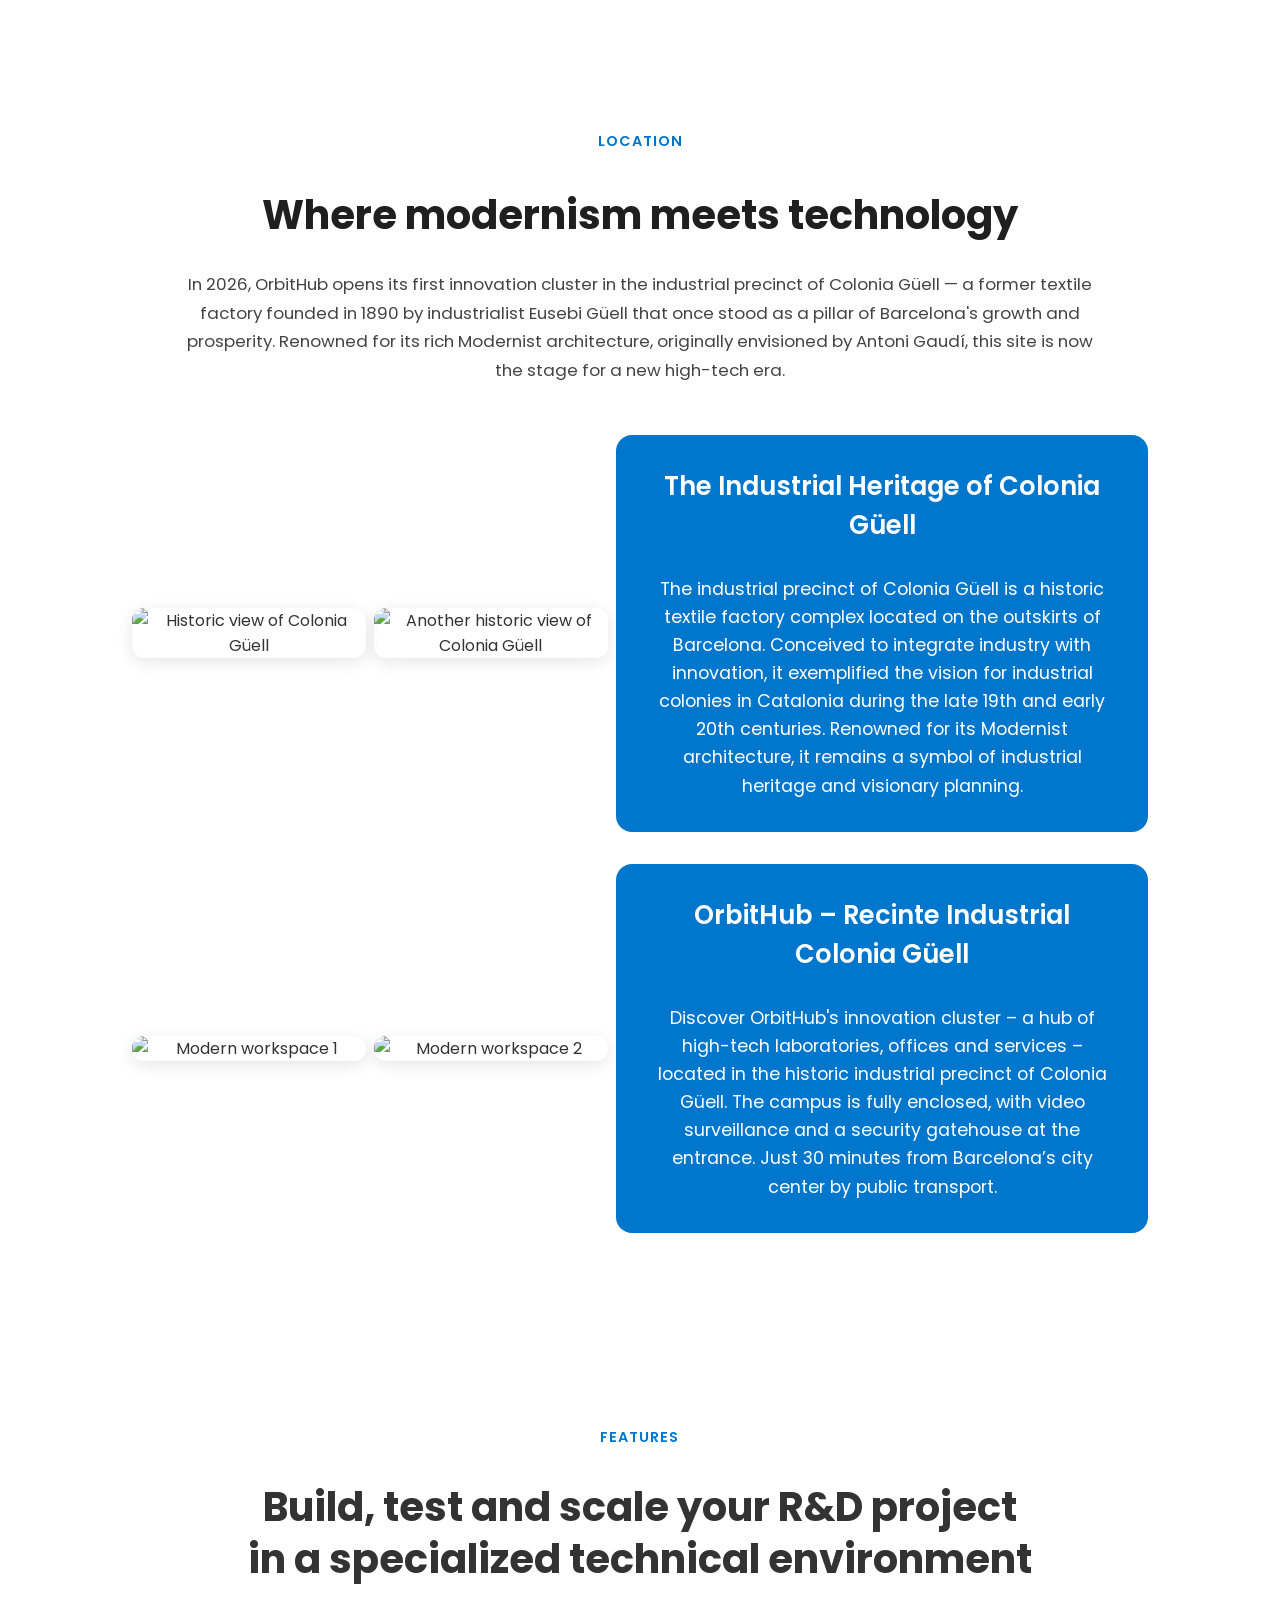
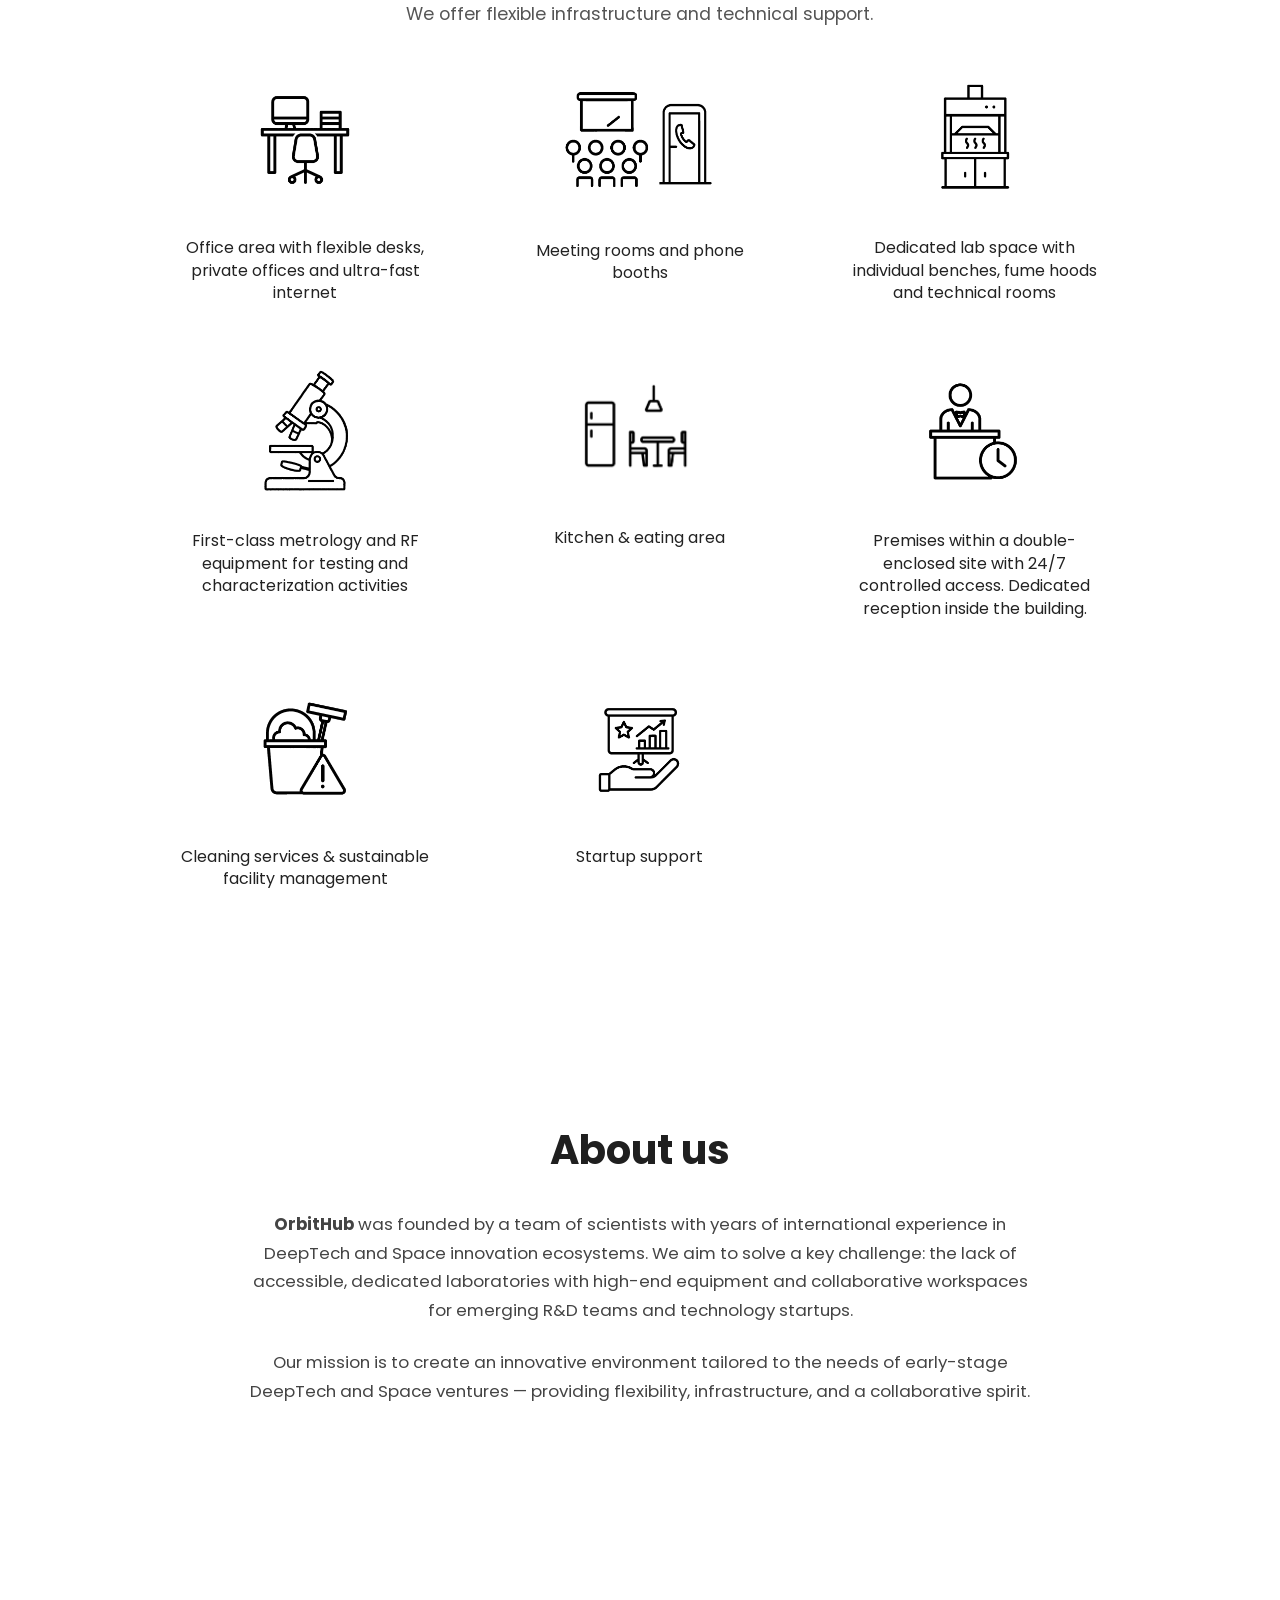
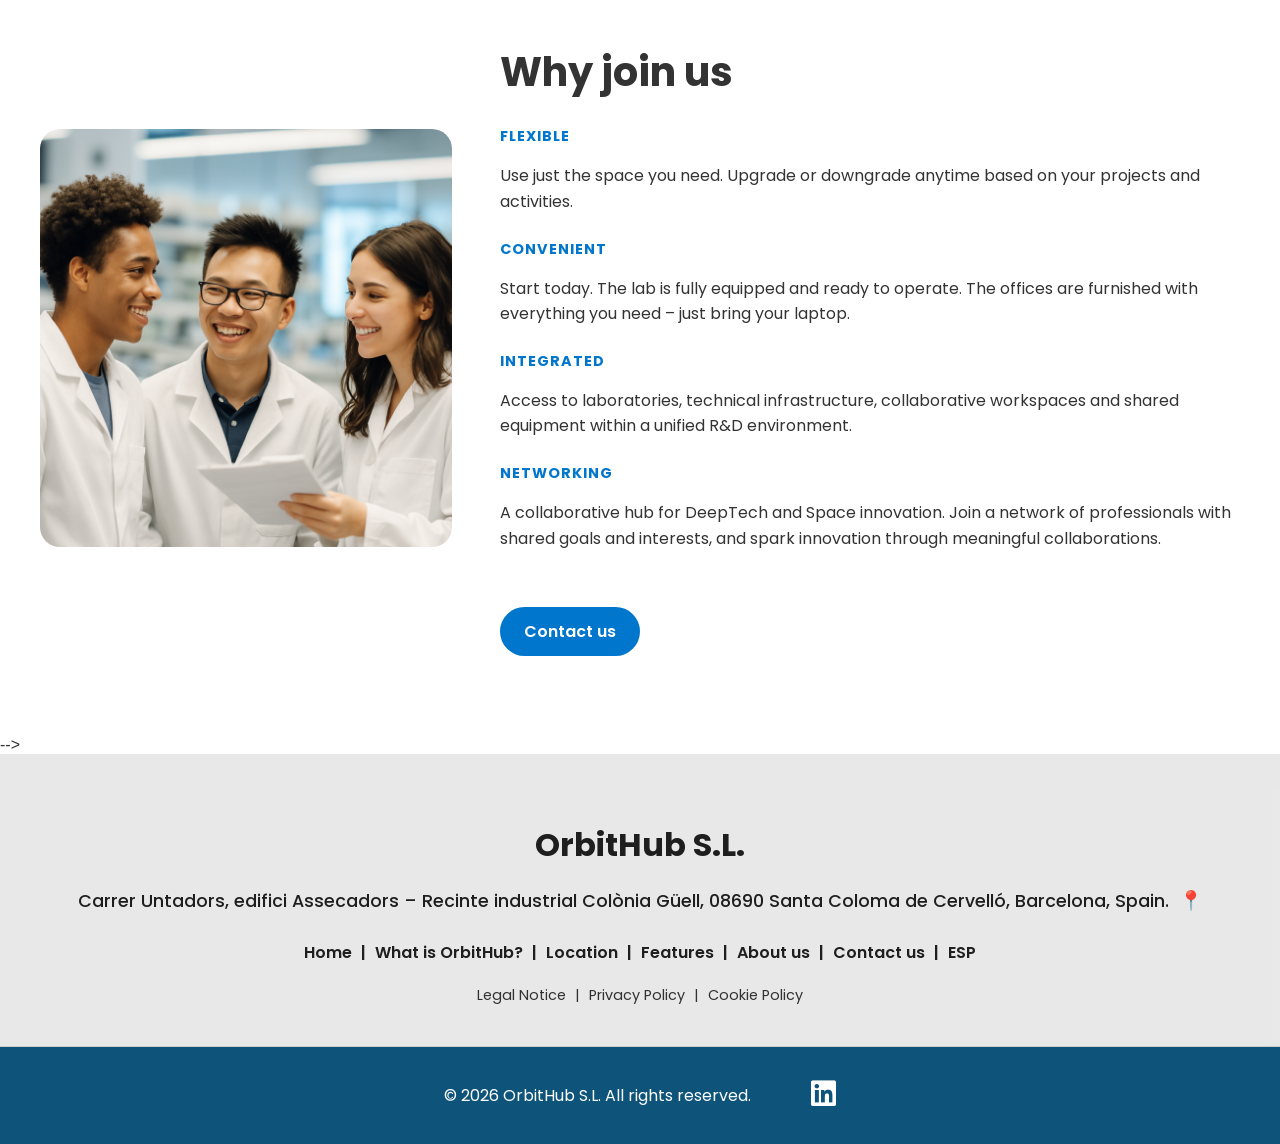
==== commit 75255035: "typo" ====
--- a/en/index.html
+++ b/en/index.html
@@ -210,7 +210,7 @@
     
     <!-- <p class="feature-details-description">We offer membership-based services and flexible plans that adapt to the needs of every company.</p> -->
     <!-- <p class="feature-details-description">We offer flexible infrastructure and technical support adapted to the needs of your R&amp;D projects.</p> -->
-    <p class="feature-details-description">We offer flexible infrastructure and technical support adapted to your needs.</p>
+    <p class="feature-details-description">We offer flexible infrastructure and technical support.</p>
 
     <div class="feature-details-grid">
       <div class="feature-item">
@@ -236,7 +236,8 @@
       </div>
       <div class="feature-item">
         <img src="icons/sketch_24h_reception_1024.png" alt="Reception and 24h access" />
-        <p>Dedicated reception. Located within a double-enclosed area with 24-hour access control.</p>
+        <!-- <p>Dedicated reception. Located within a double-enclosed area with 24-hour access control.</p> -->
+        <p>Premises within a double-enclosed site with 24/7 controlled access. Dedicated reception inside the building.</p>
       </div>
       <div class="feature-item">
         <img src="icons/sketch_cleaning_waste_management_1024.png" alt="Cleaning services and lab waste management" />
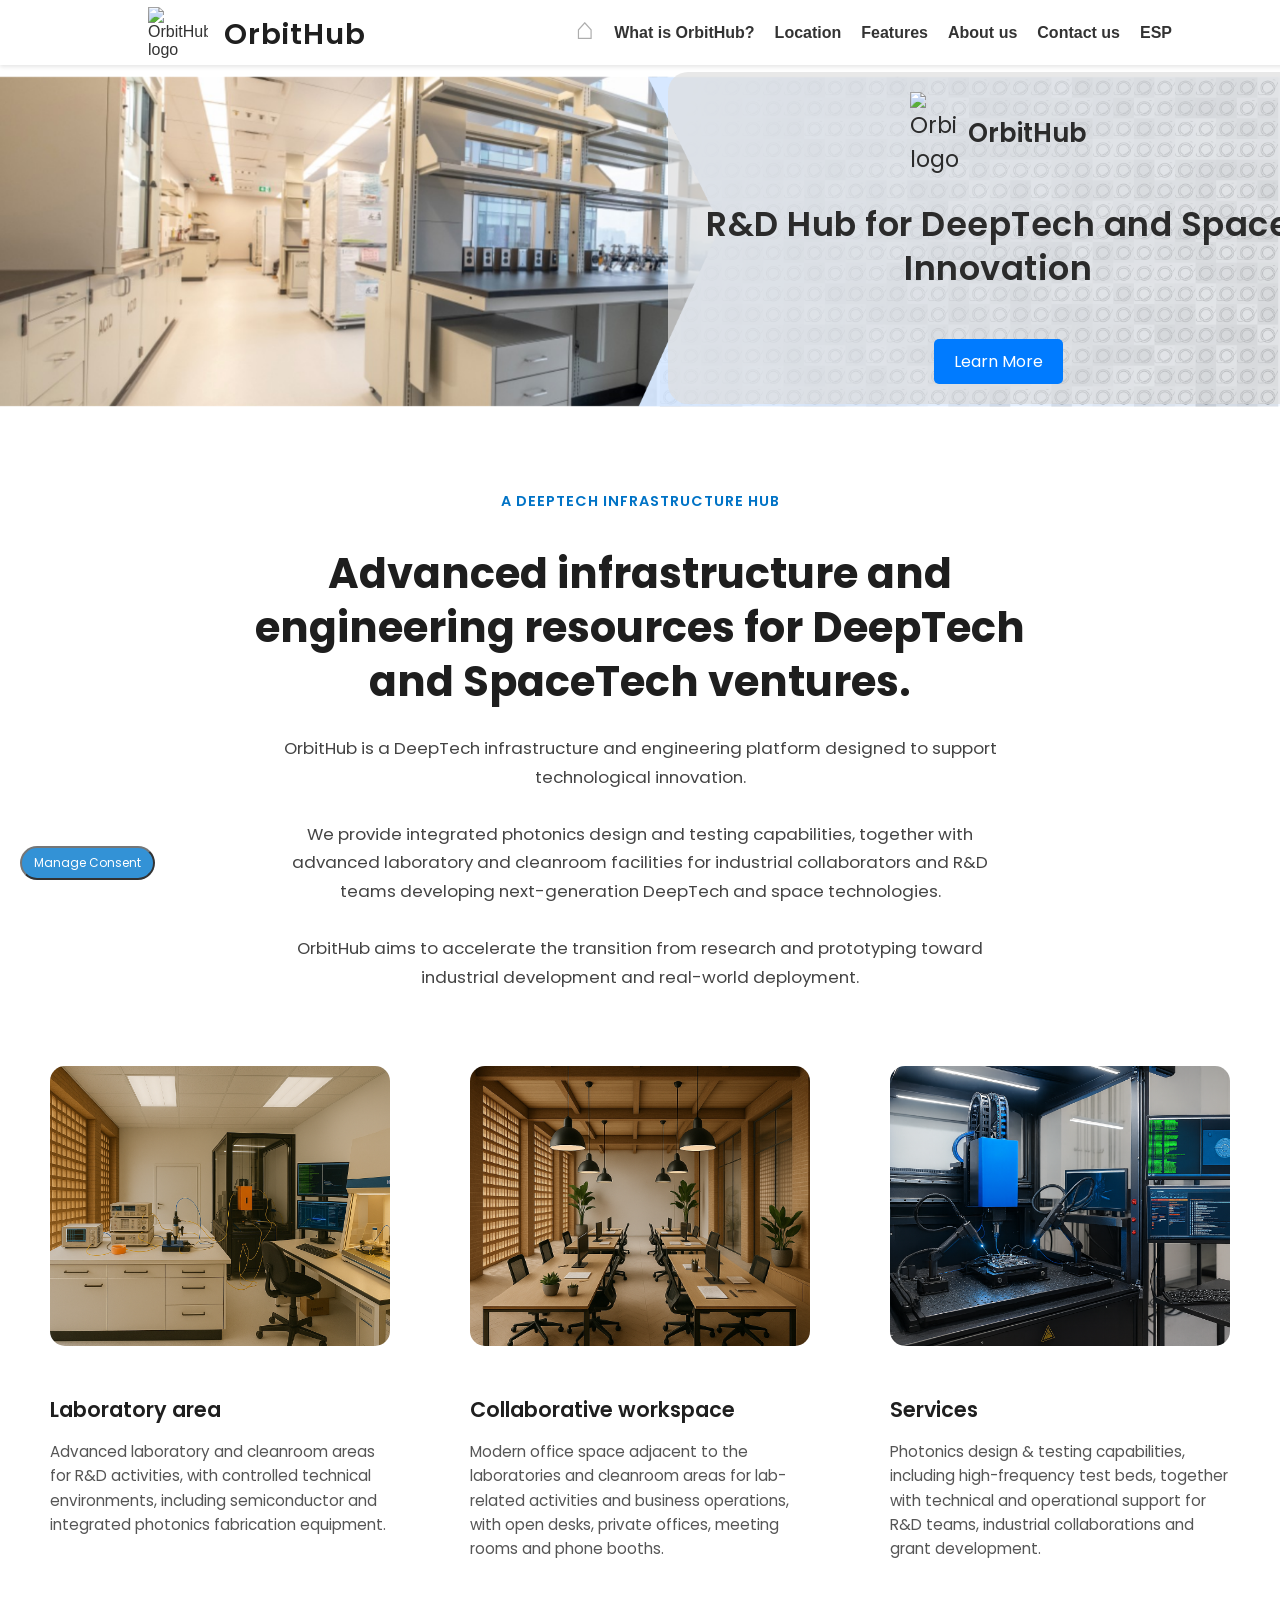
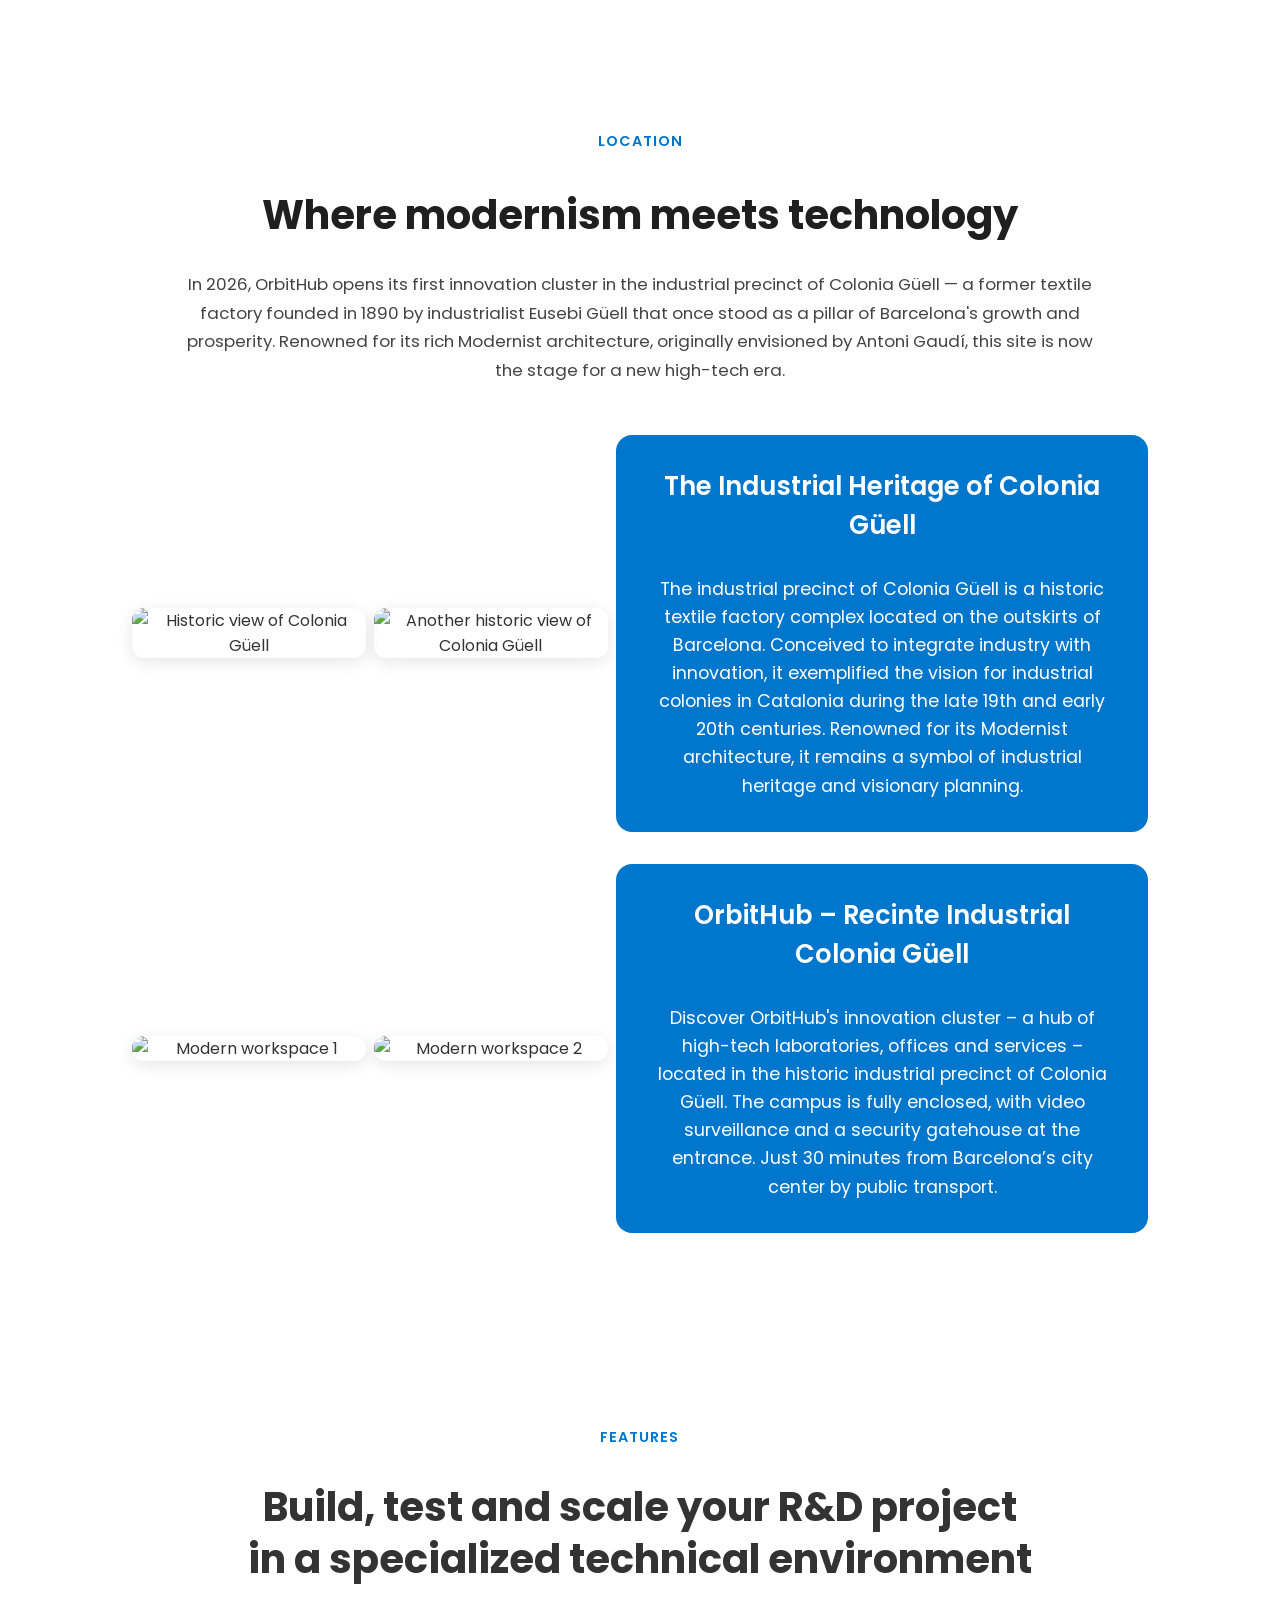
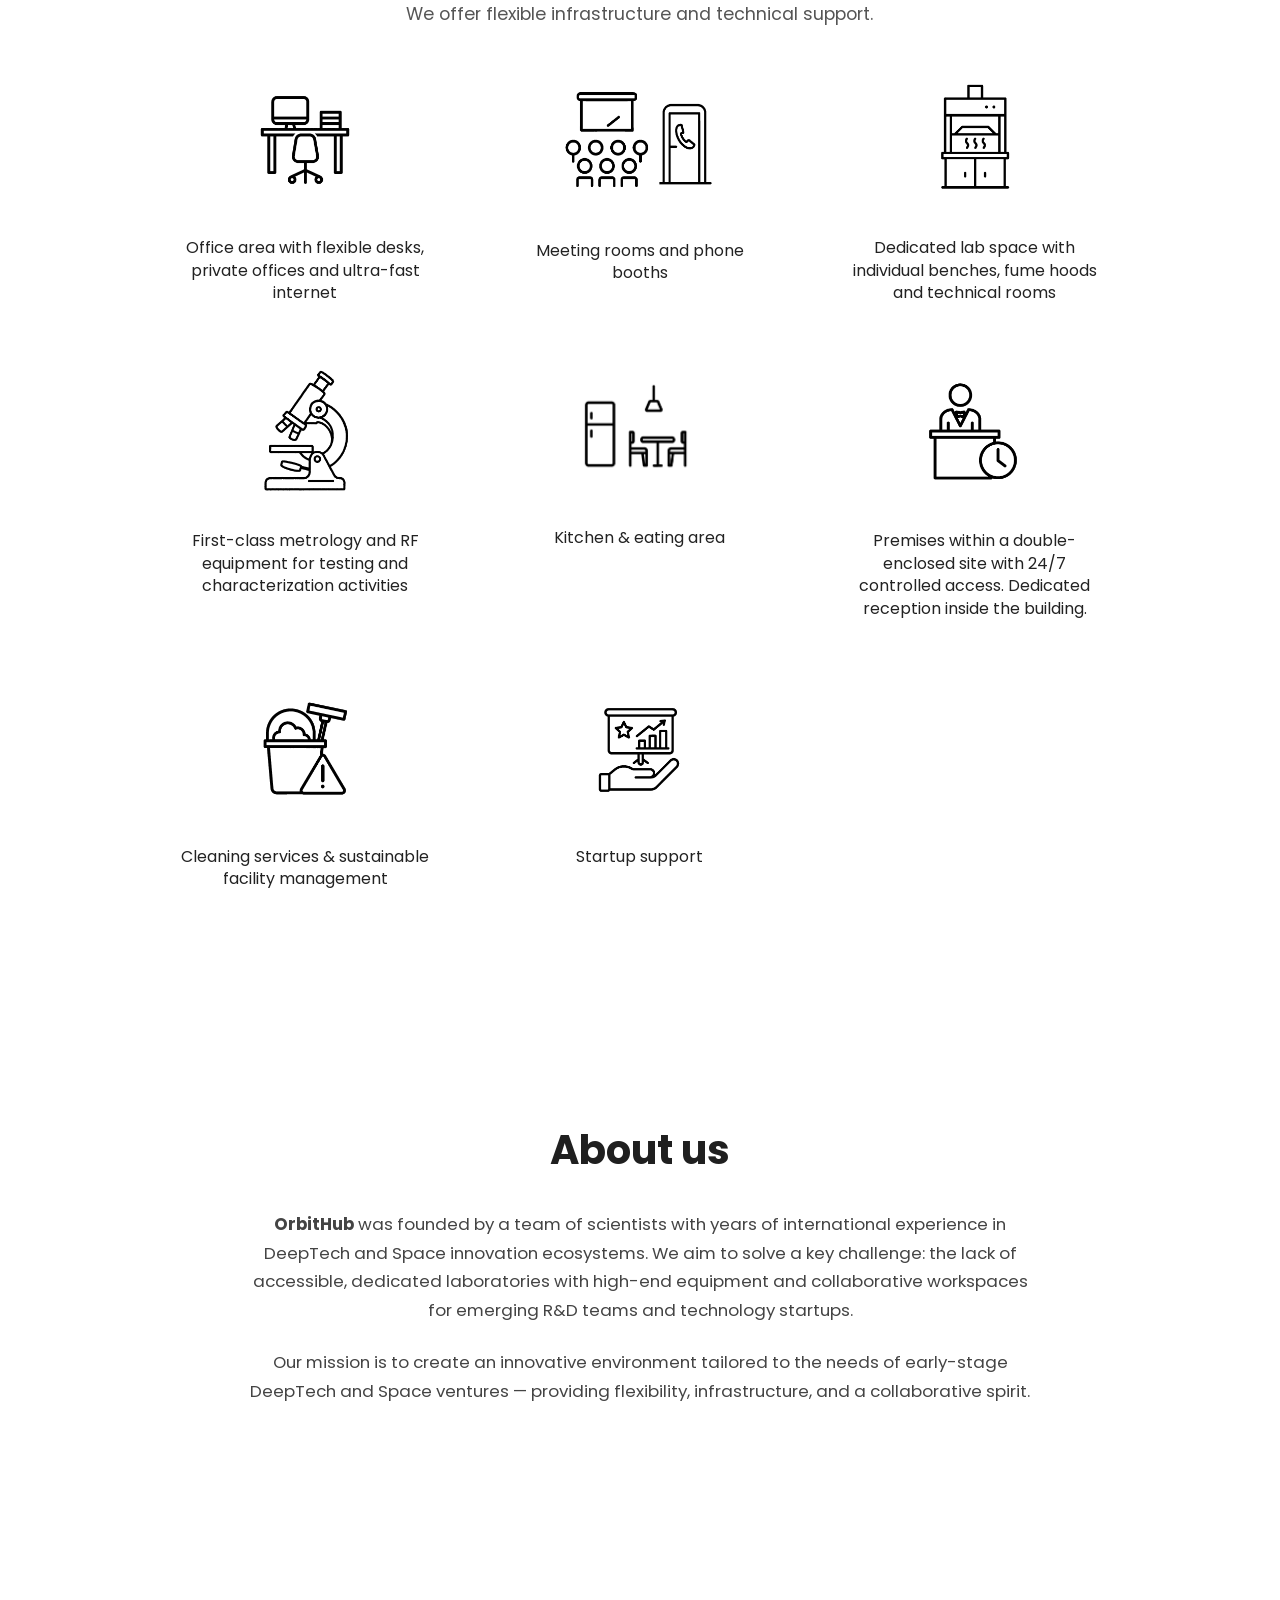
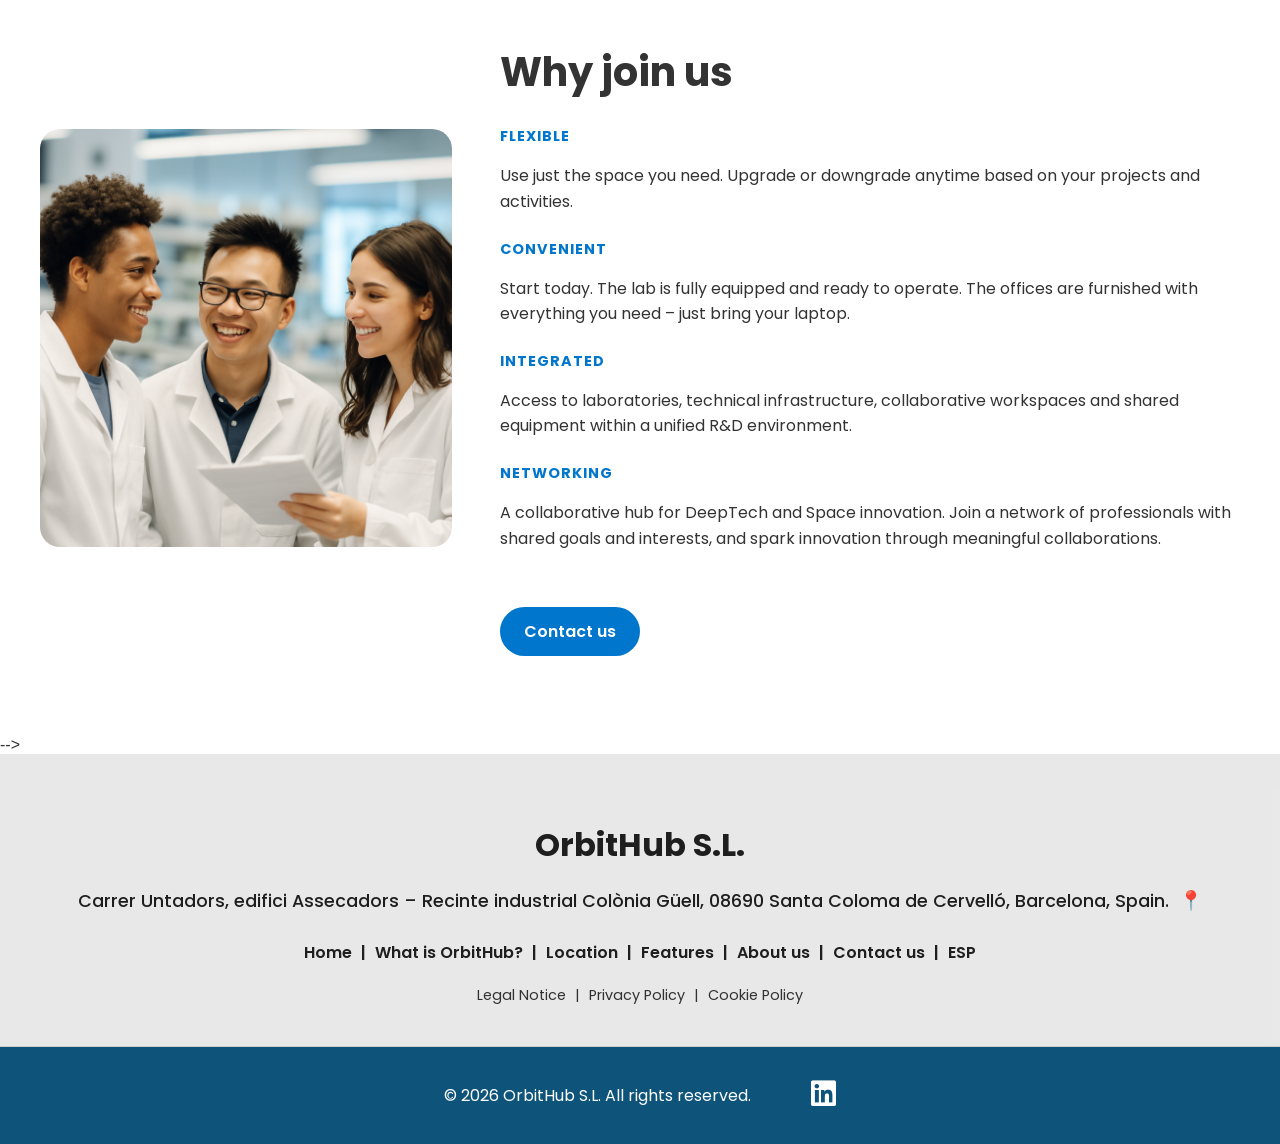
==== commit 3ececec0: "hero title" ====
--- a/en/index.html
+++ b/en/index.html
@@ -95,7 +95,7 @@
       <span class="logo-name-inline">OrbitHub</span>
     </div>
     <!-- <h1>Innovative Labs &amp; Offices for DeepTech and Space Startups</h1> -->
-    <h1>R&amp;D Infrastructure Hub for DeepTech and Space Innovation</h1>
+    <h1>R&amp;D Hub for DeepTech and Space Innovation</h1>
     <a href="/en/#why-joining" class="btn">Learn More</a>
   </div>
 </section>
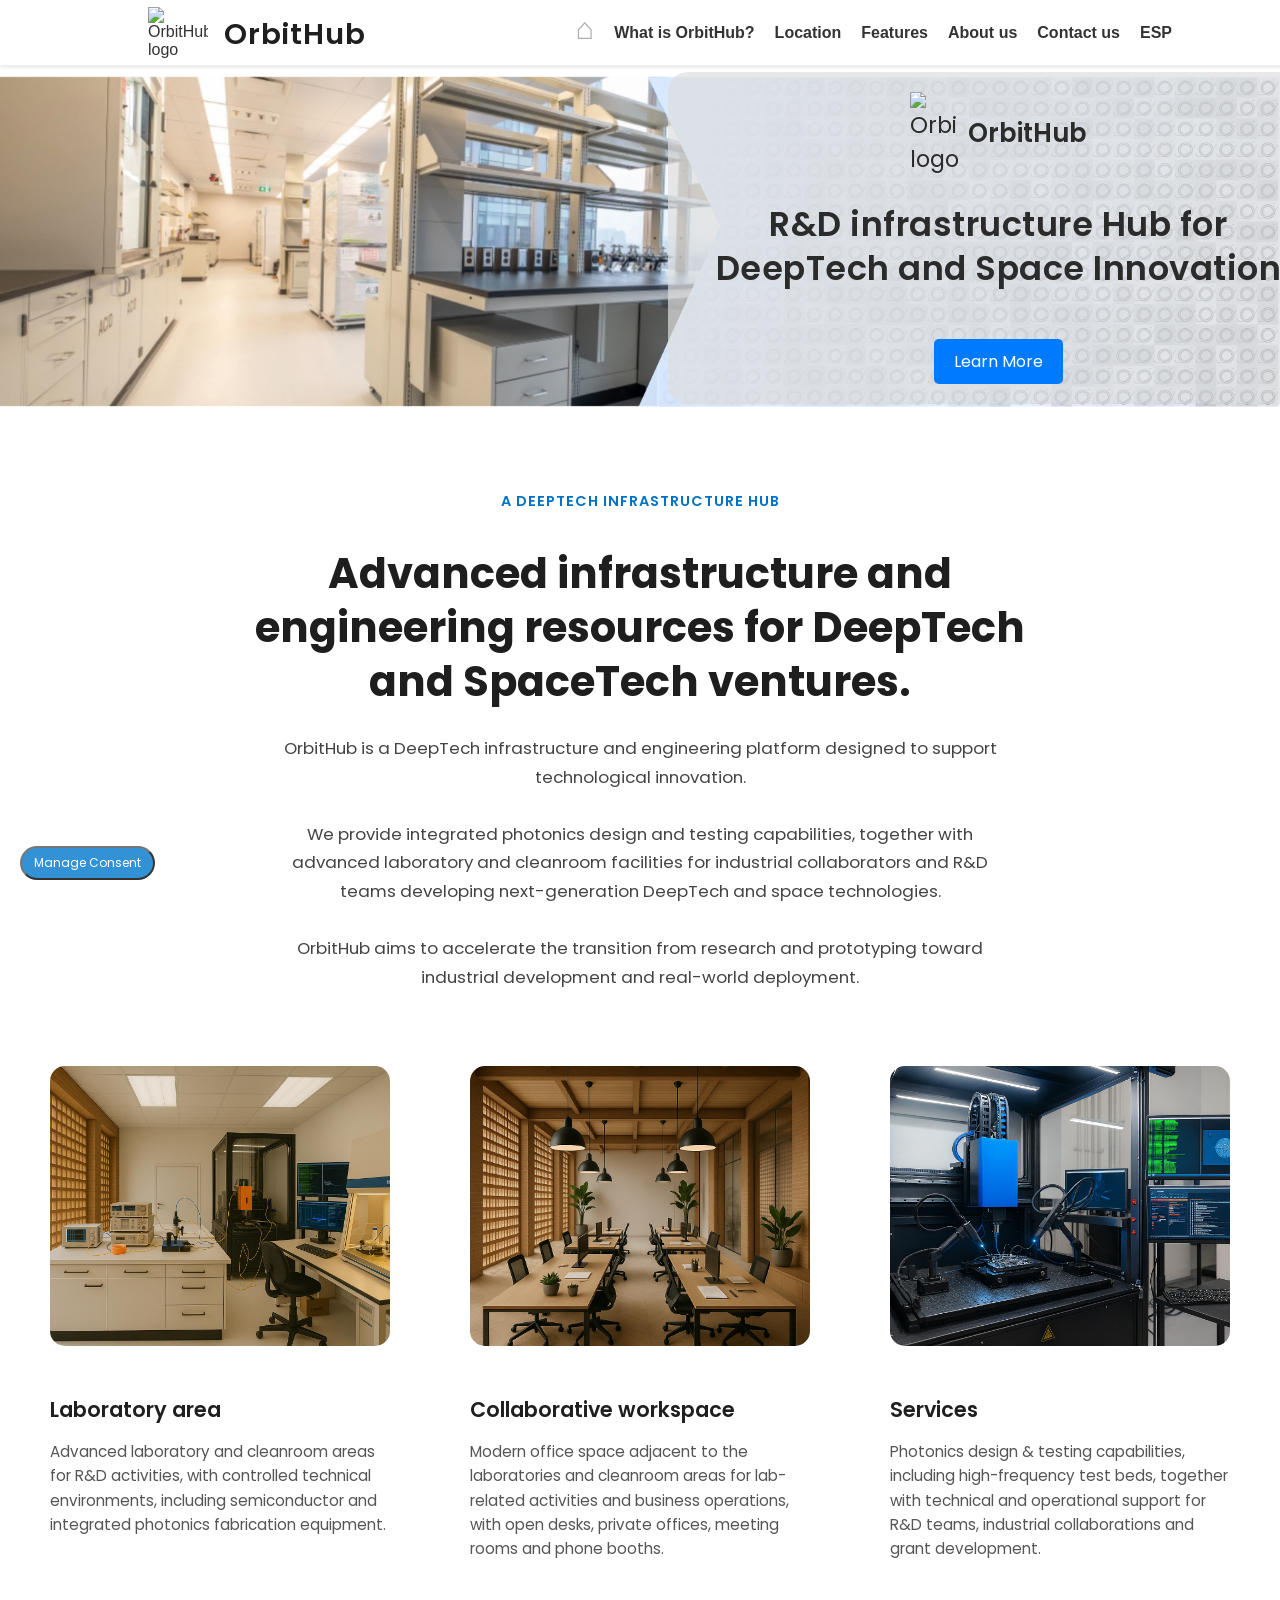
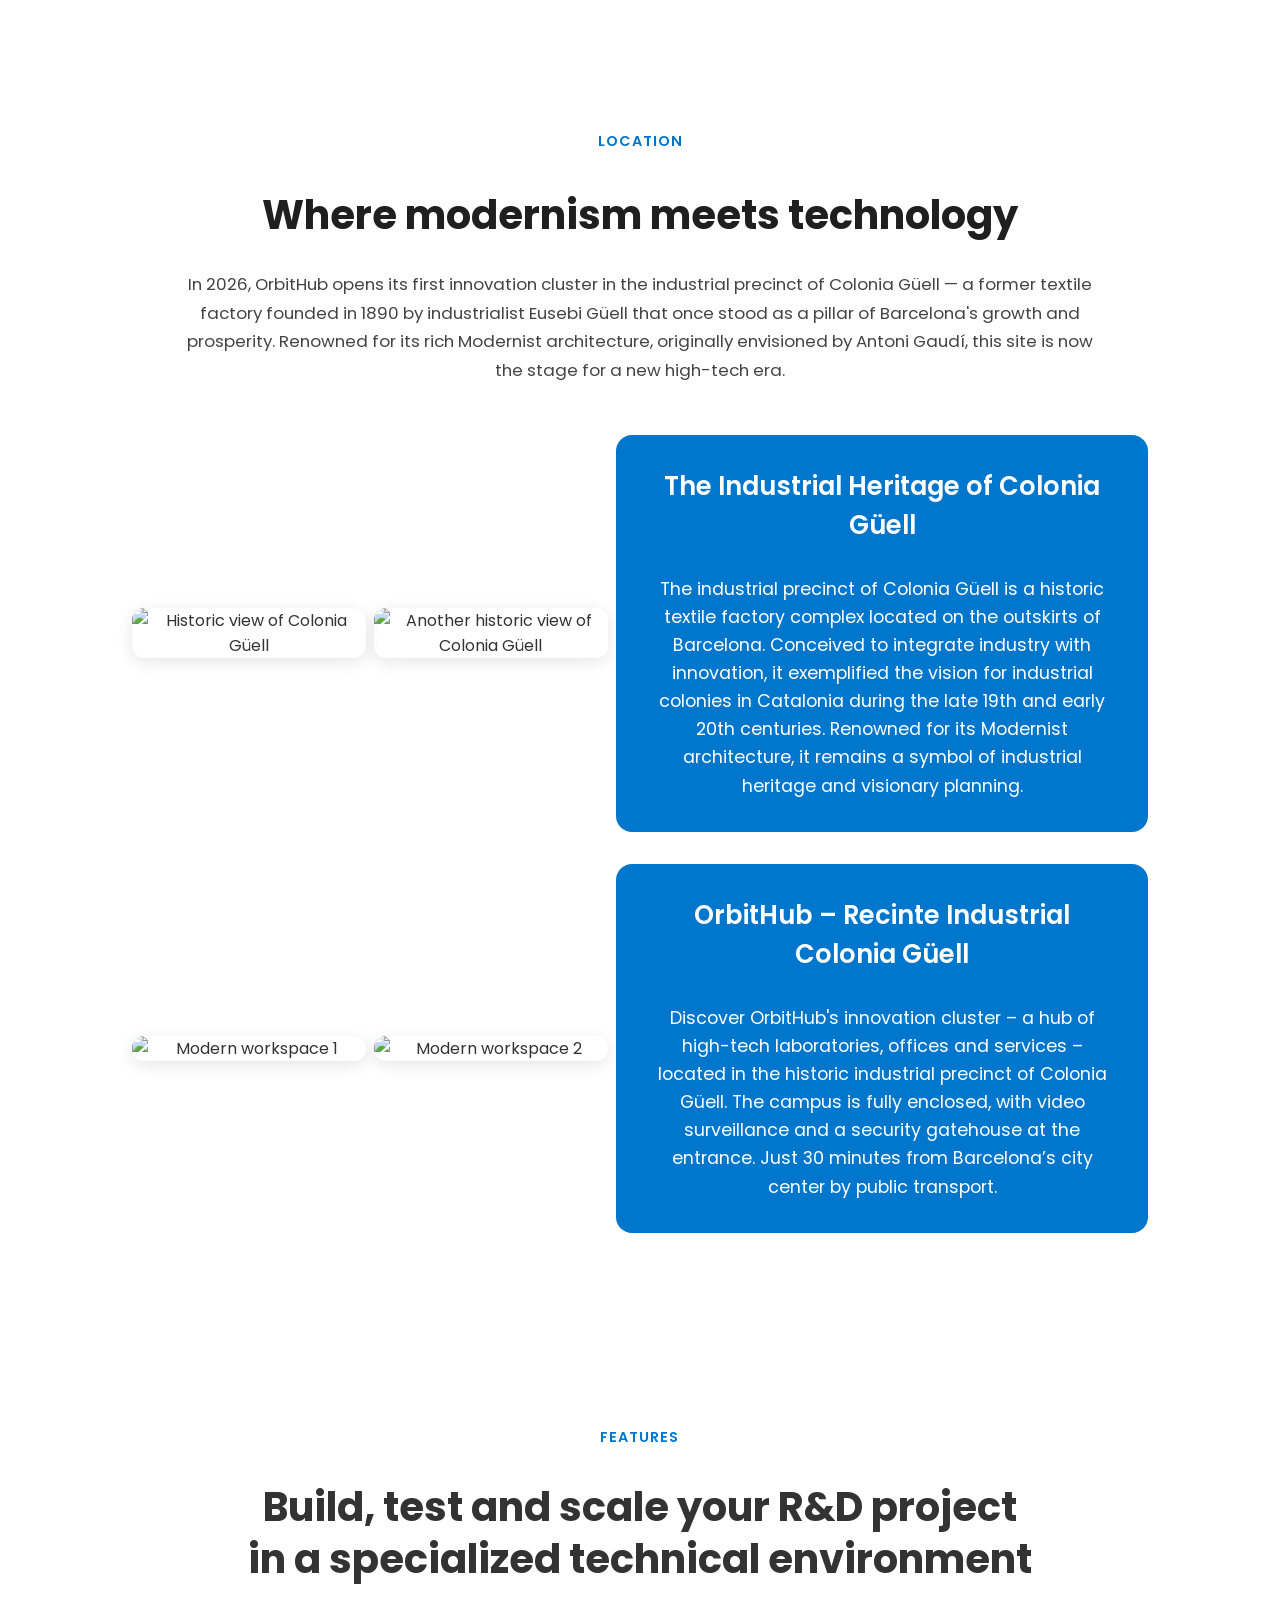
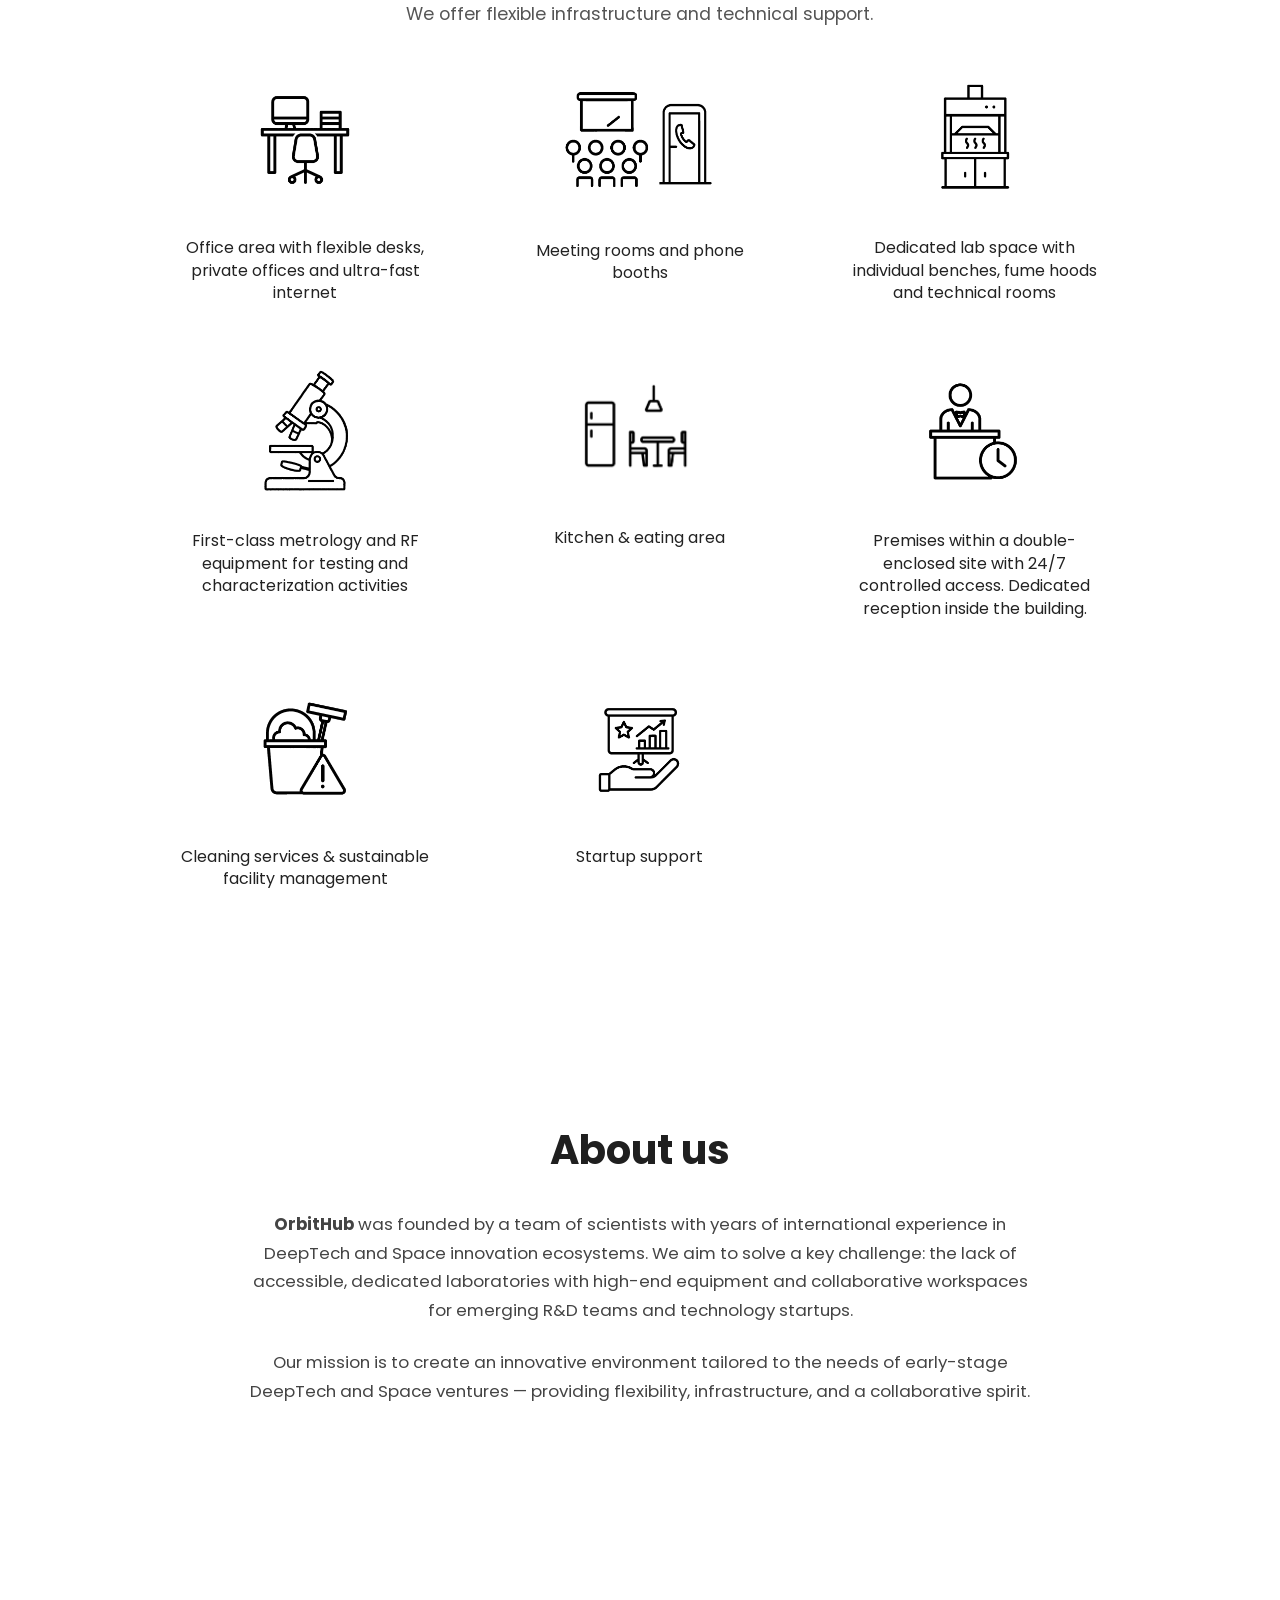
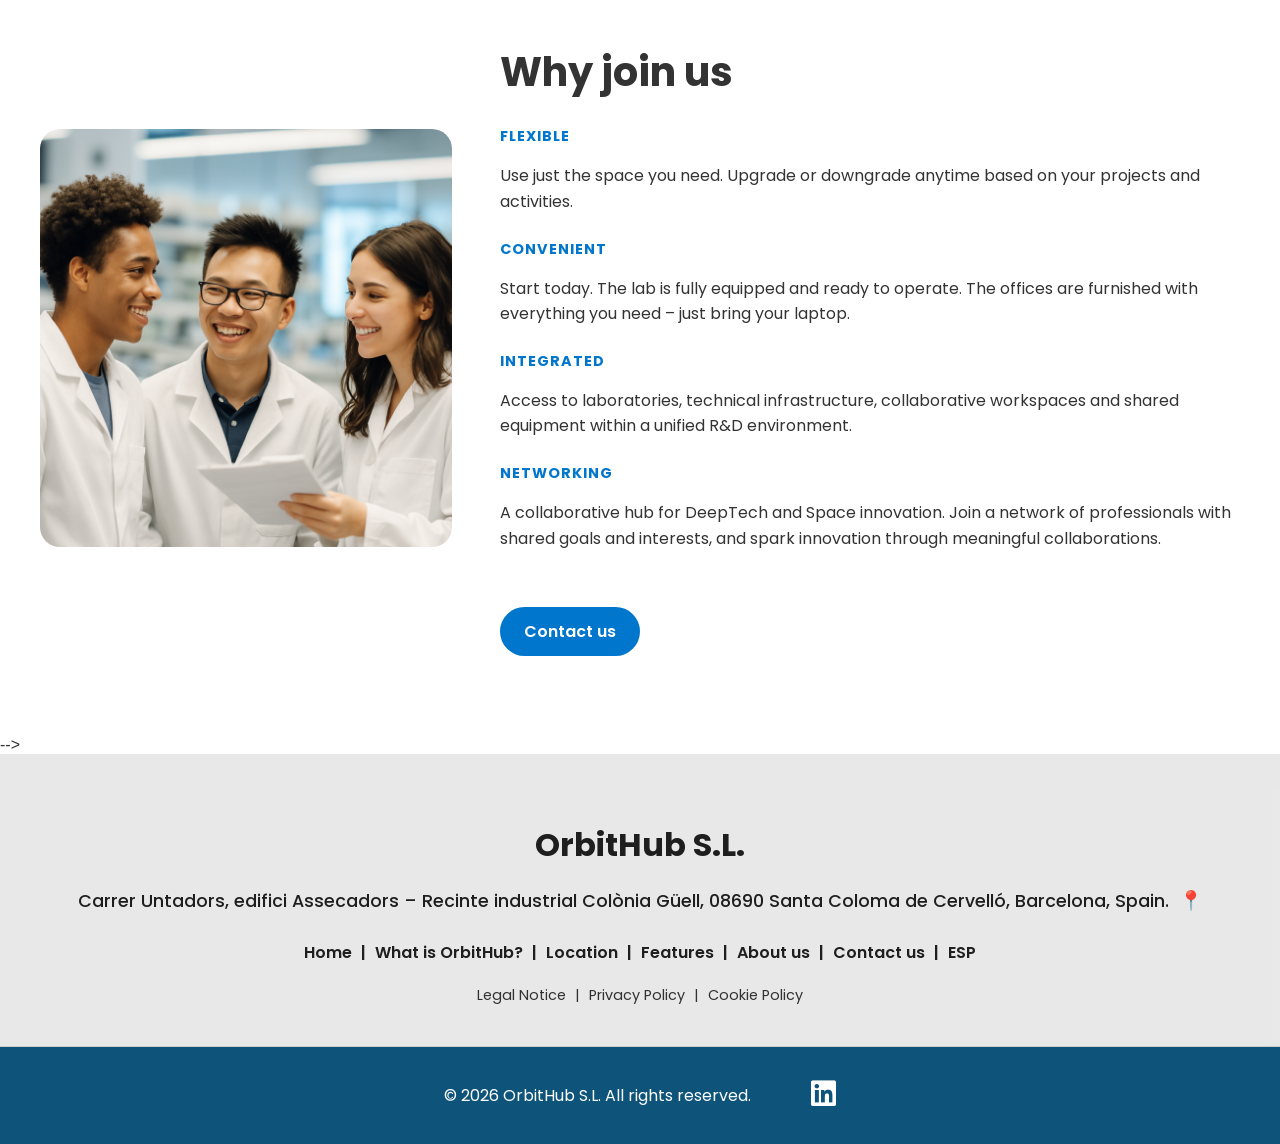
==== commit 2c75c6d3: "changes in hero" ====
--- a/en/index.html
+++ b/en/index.html
@@ -17,7 +17,8 @@
   <meta property="og:url" content="https://orbithub.tech/en/" />
 
   <!-- Primary Meta -->
-  <title>OrbitHub – Innovative Labs & Offices for Space and DeepTech Startups</title>
+  <!--<title>OrbitHub – Innovative Labs & Offices for Space and DeepTech Startups</title> -->
+  <title>OrbitHub – R&amp;D Infrastructure for Space &amp; Advanced Technologies</title>
   <meta name="description" content="OrbitHub offers cutting-edge laboratory and office areas for DeepTech and Space startups. Collaborate, innovate, and grow in a purpose-built R&D environment." />
   <meta name="author" content="OrbitHub Team" />
   <meta name="robots" content="index, follow" />
@@ -95,7 +96,7 @@
       <span class="logo-name-inline">OrbitHub</span>
     </div>
     <!-- <h1>Innovative Labs &amp; Offices for DeepTech and Space Startups</h1> -->
-    <h1>R&amp;D Hub for DeepTech and Space Innovation</h1>
+    <h1>R&amp;D infrastructure Hub for DeepTech and Space Innovation</h1>
     <a href="/en/#why-joining" class="btn">Learn More</a>
   </div>
 </section>
